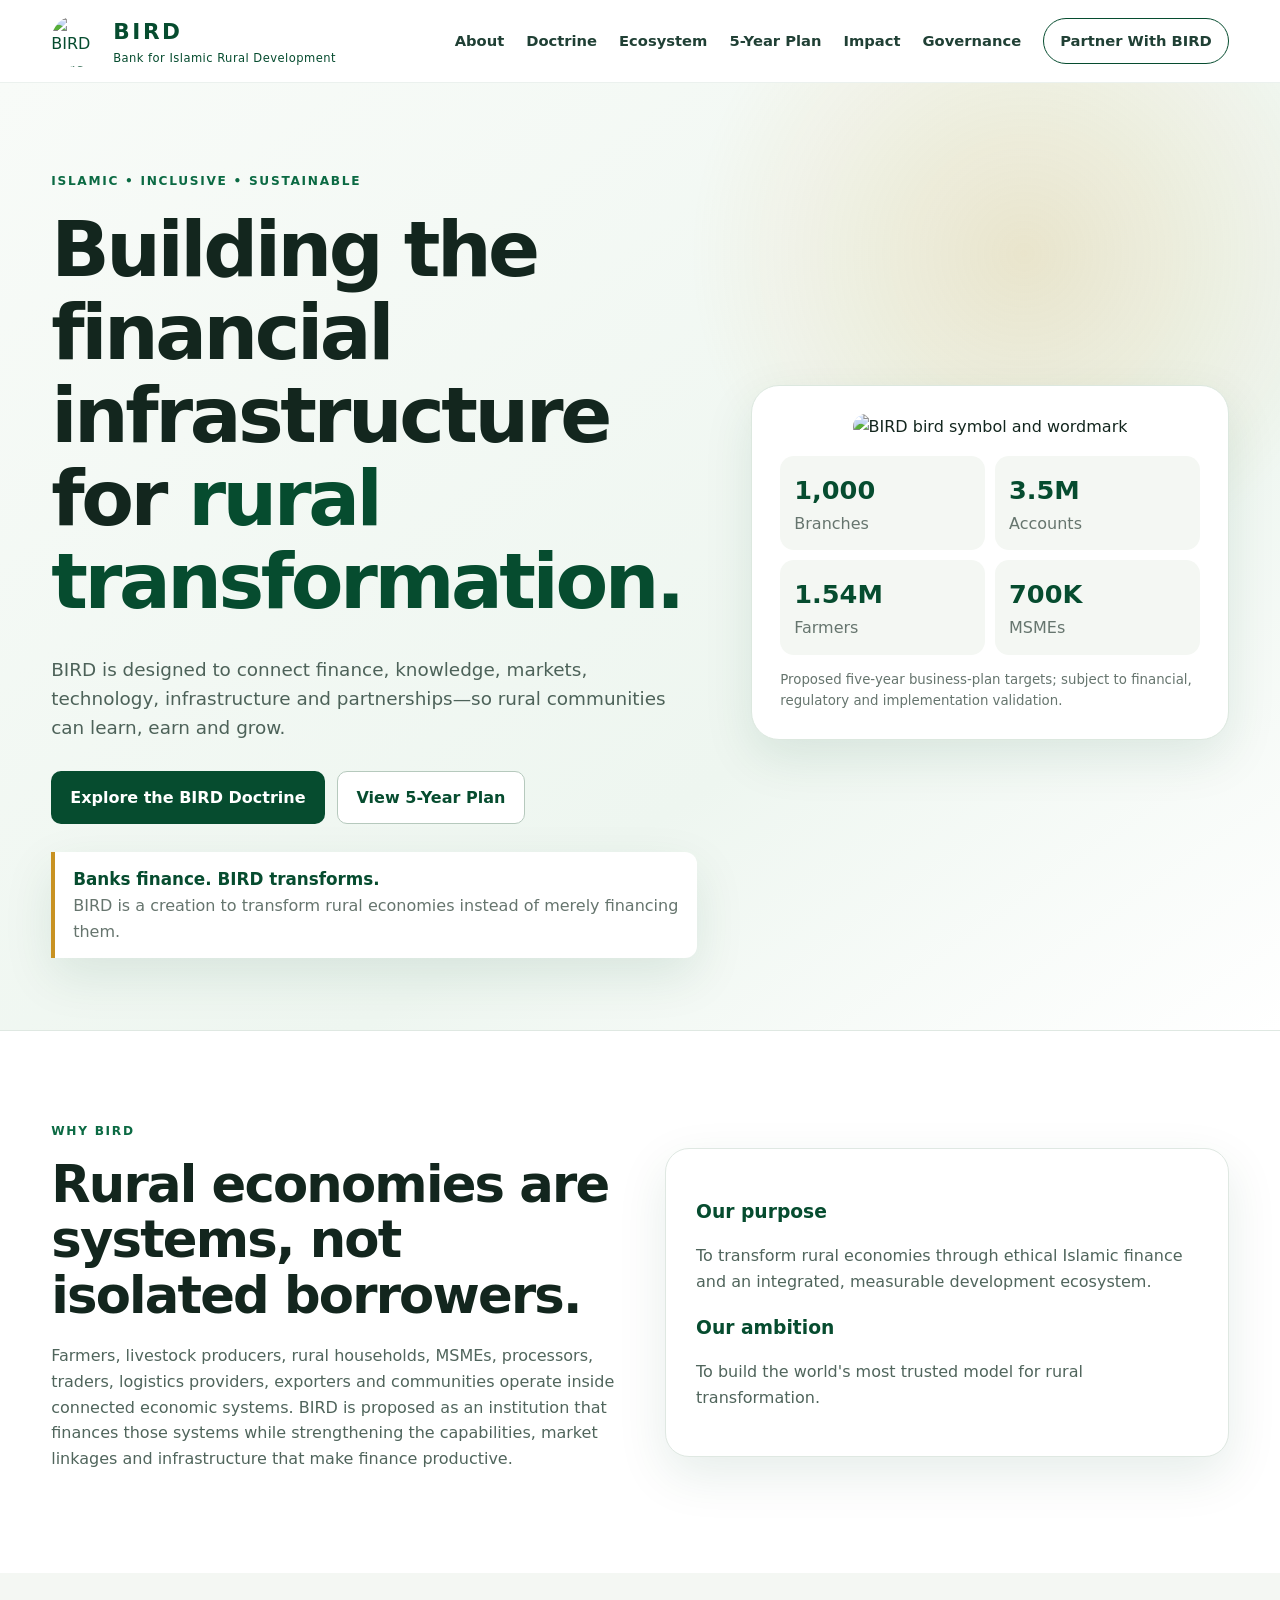
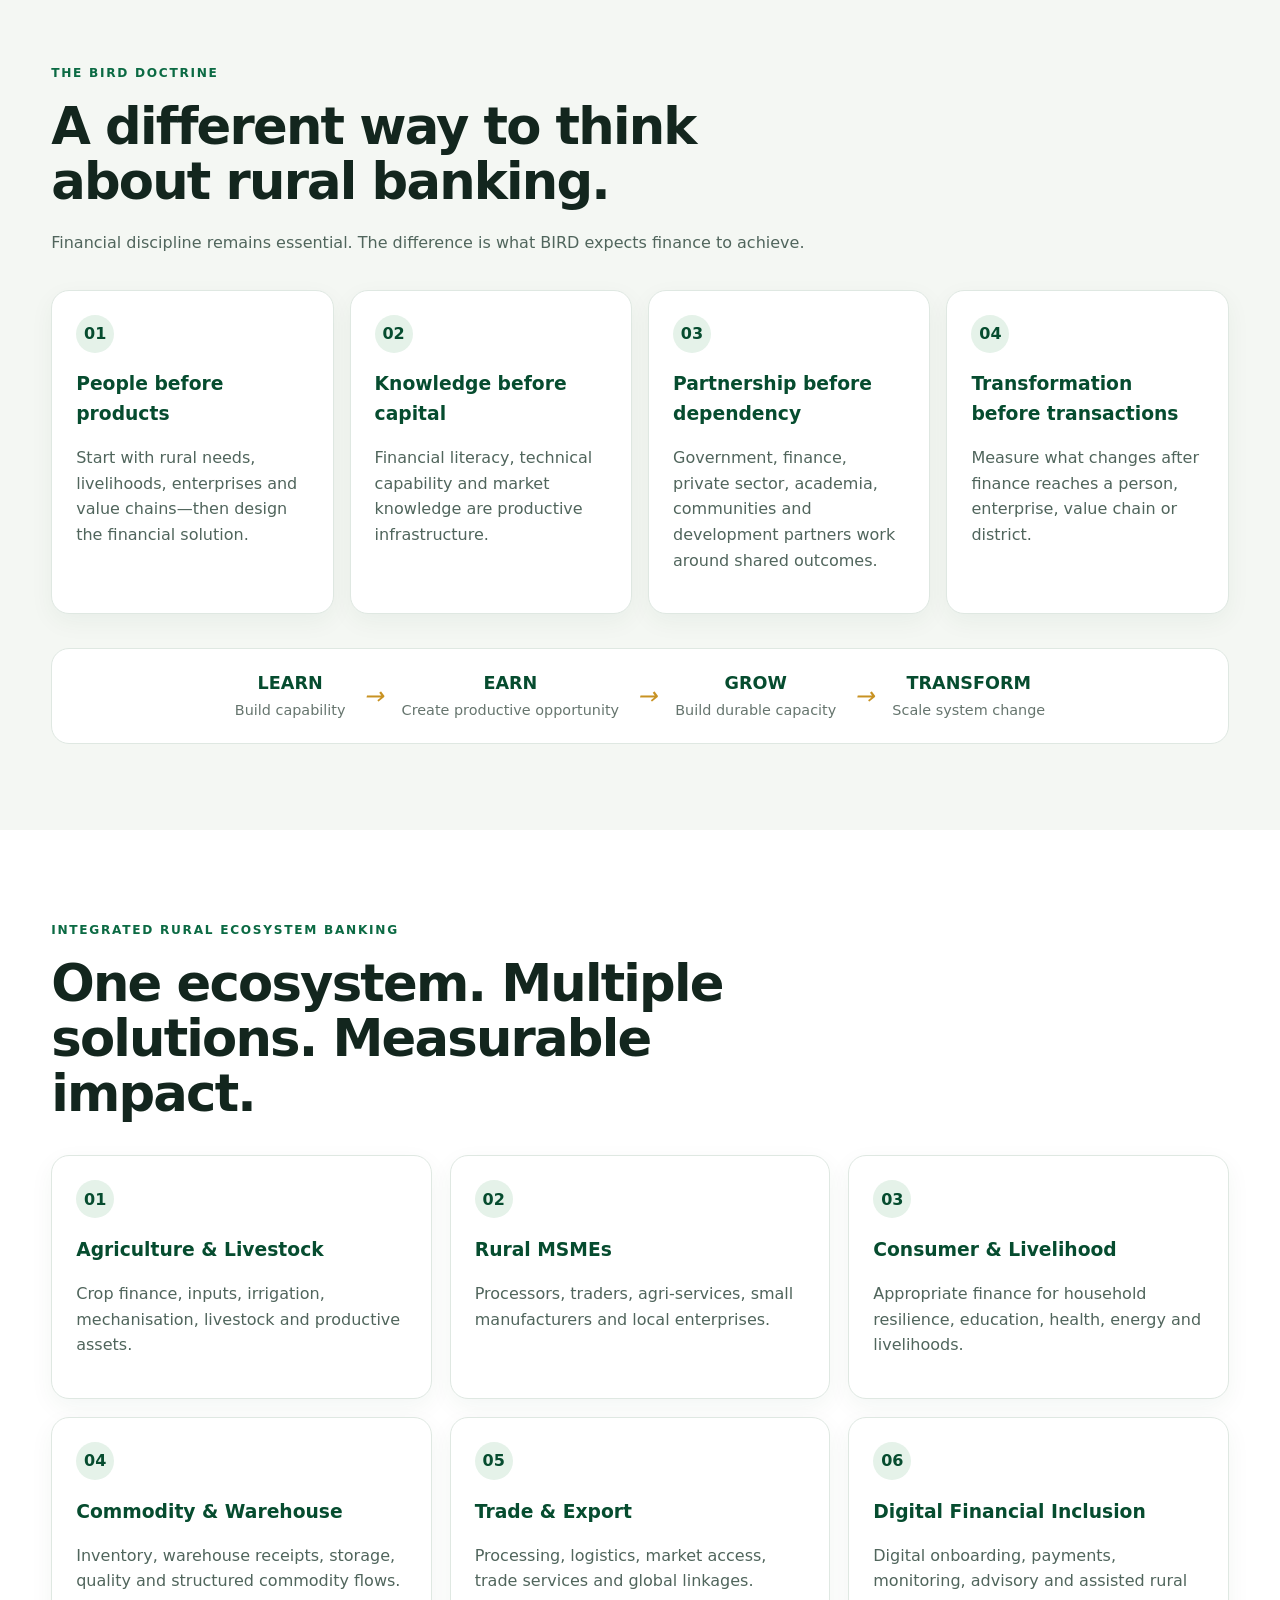
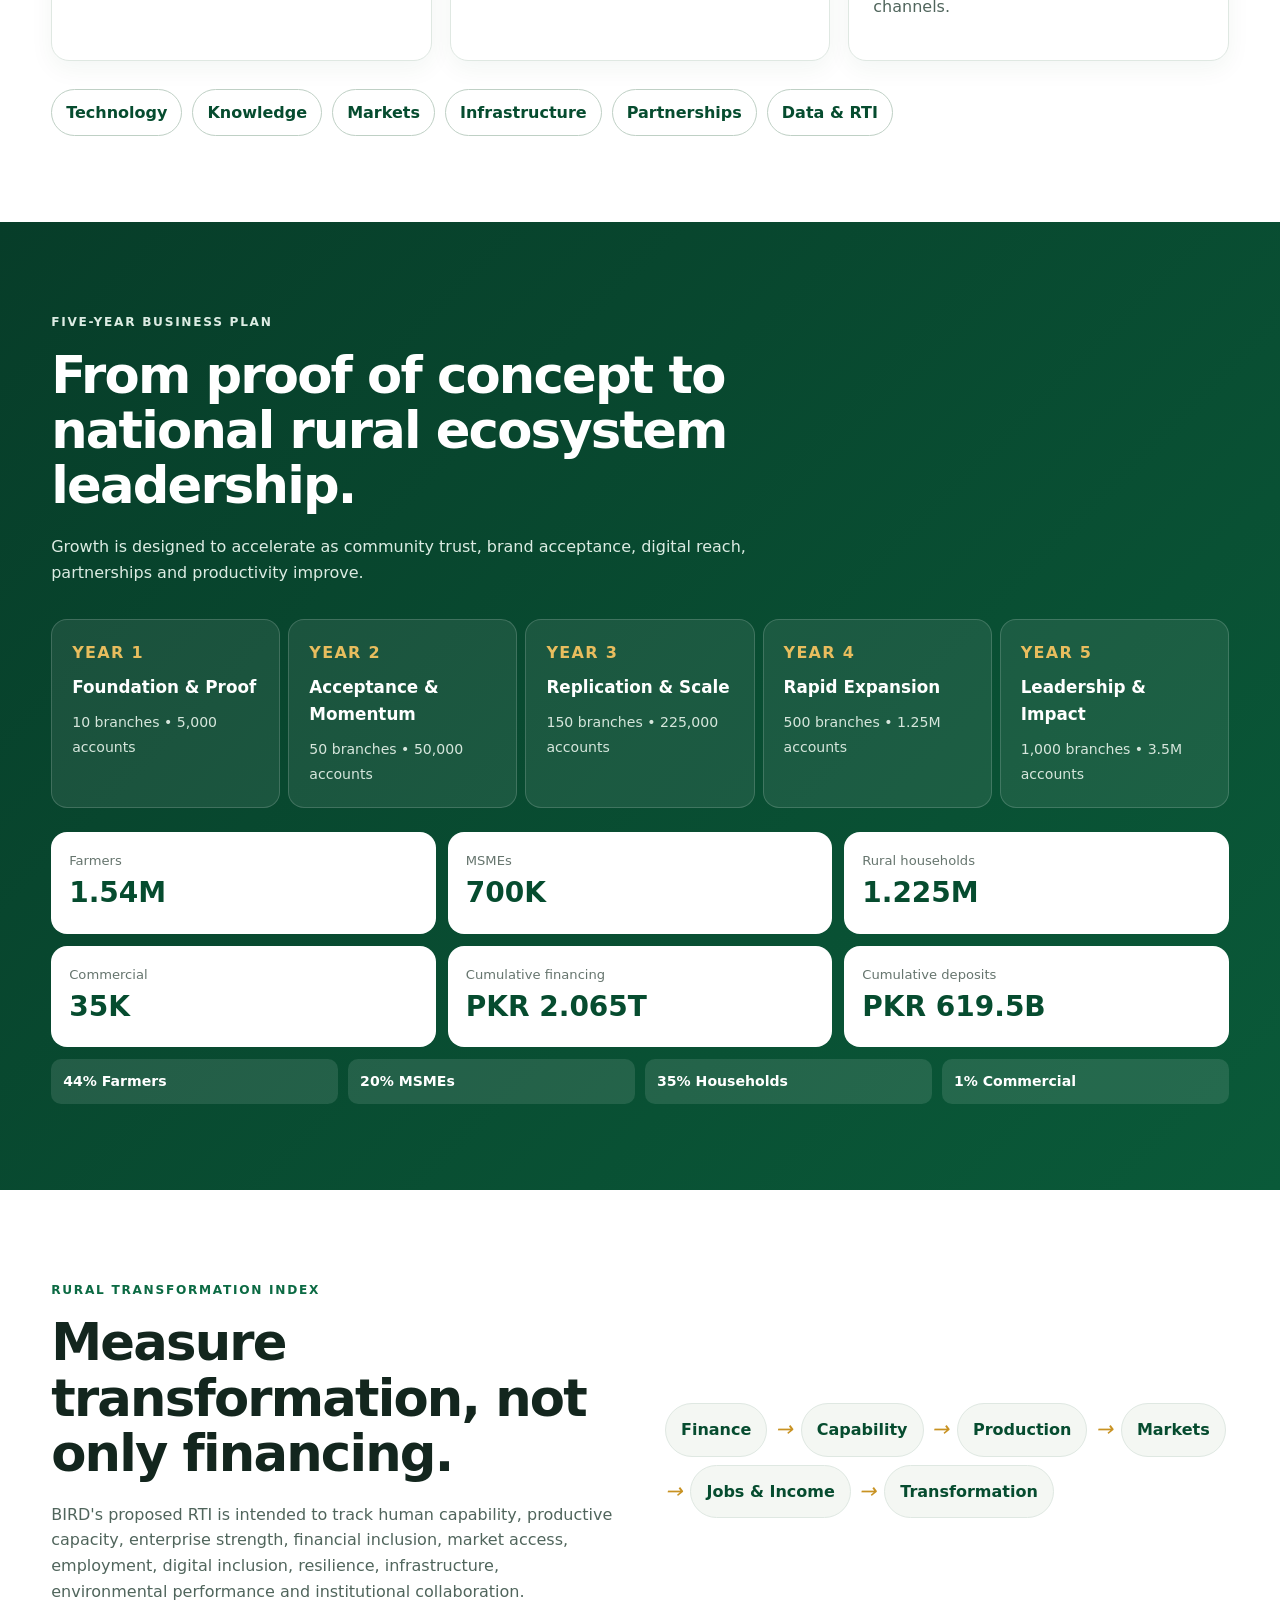
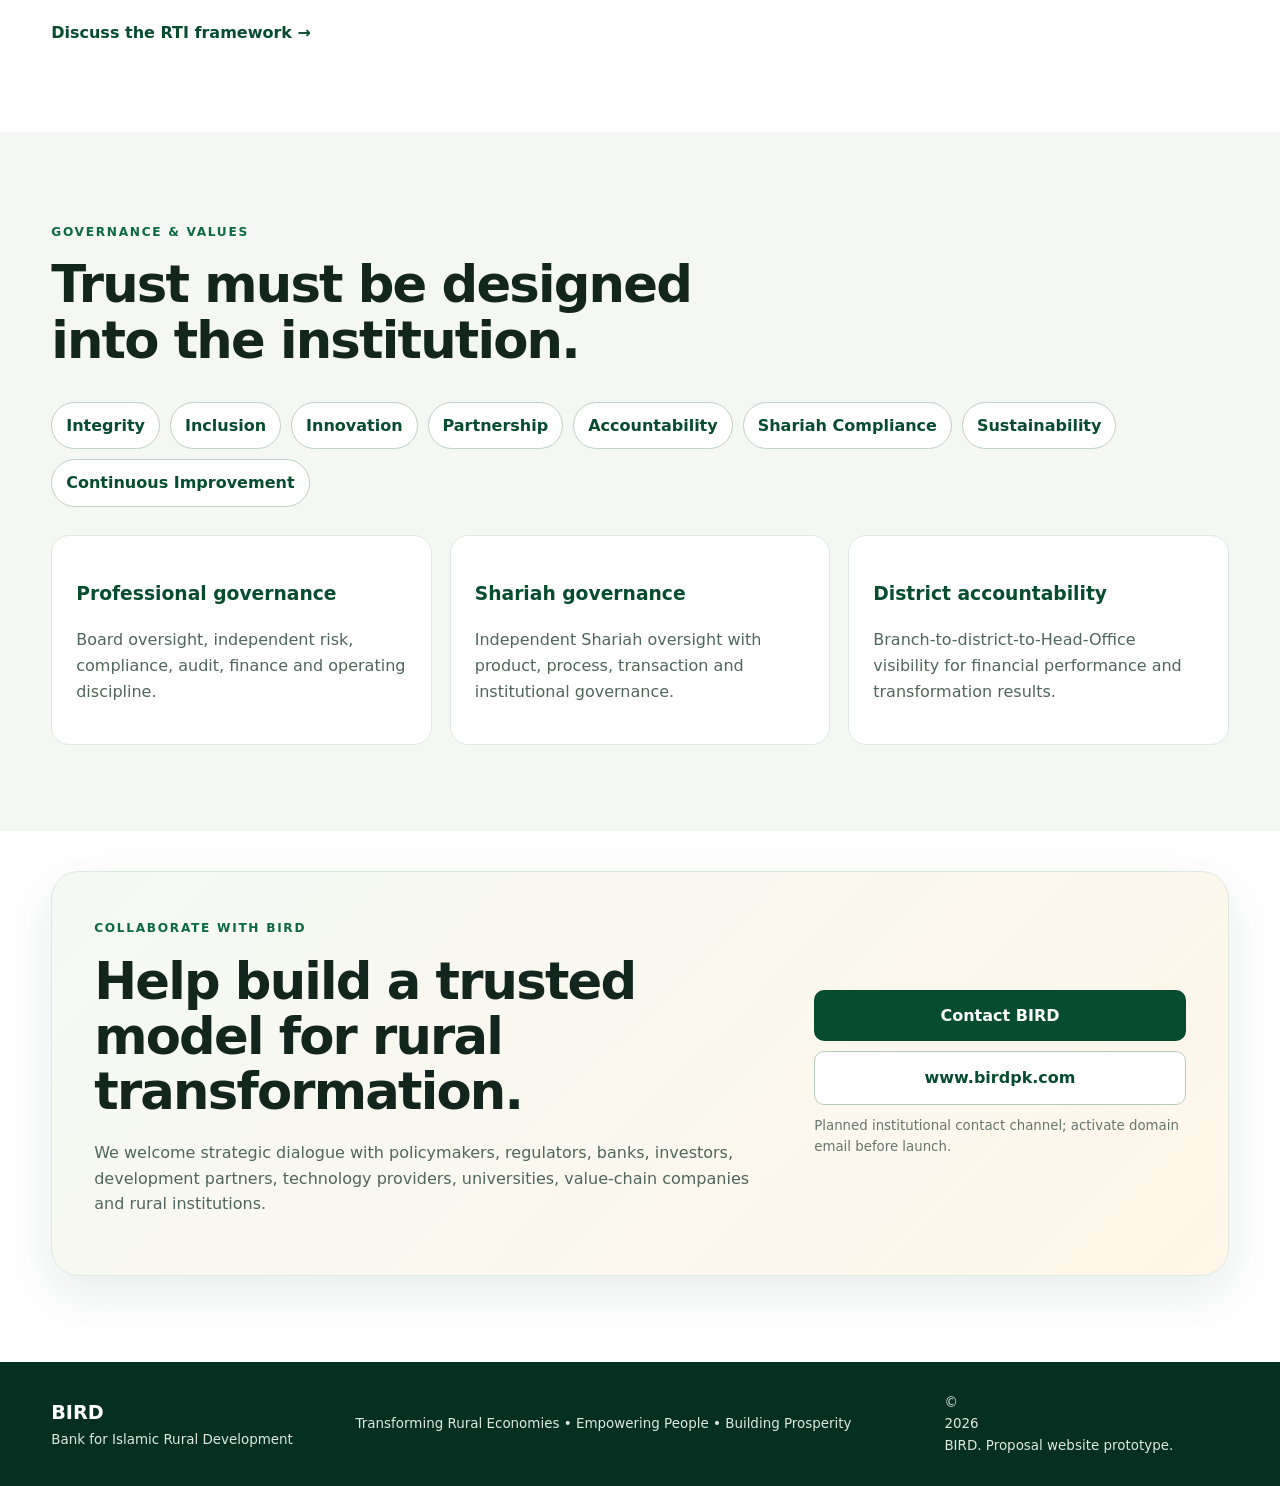
==== index.html @ efdeda18 "Add files via upload" ====
<!DOCTYPE html>
<html lang="en">
<head>
<meta charset="UTF-8" />
<meta name="viewport" content="width=device-width, initial-scale=1.0" />
<title>BIRD — Bank for Islamic Rural Development</title>
<meta name="description" content="BIRD — Bank for Islamic Rural Development. Transforming rural economies through inclusive Islamic finance, technology, markets and partnerships." />
<link rel="icon" href="assets/bird-logo.png" />
<link rel="stylesheet" href="styles.css" />
</head>
<body>
<header class="site-header">
  <div class="container nav-wrap">
    <a class="brand" href="#home" aria-label="BIRD home">
      <img src="assets/bird-logo.png" alt="BIRD logo" />
      <div><strong>BIRD</strong><span>Bank for Islamic Rural Development</span></div>
    </a>
    <button class="menu-toggle" aria-label="Open menu">☰</button>
    <nav class="nav" aria-label="Primary navigation">
      <a href="#about">About</a><a href="#doctrine">Doctrine</a><a href="#ecosystem">Ecosystem</a><a href="#plan">5-Year Plan</a><a href="#impact">Impact</a><a href="#governance">Governance</a><a href="#contact" class="nav-cta">Partner With BIRD</a>
    </nav>
  </div>
</header>
<main>
<section class="hero" id="home">
  <div class="container hero-grid">
    <div class="hero-copy reveal">
      <span class="eyebrow">Islamic • Inclusive • Sustainable</span>
      <h1>Building the financial infrastructure for <span>rural transformation.</span></h1>
      <p class="lead">BIRD is designed to connect finance, knowledge, markets, technology, infrastructure and partnerships—so rural communities can learn, earn and grow.</p>
      <div class="hero-actions"><a class="btn primary" href="#doctrine">Explore the BIRD Doctrine</a><a class="btn secondary" href="#plan">View 5-Year Plan</a></div>
      <div class="philosophy"><b>Banks finance. BIRD transforms.</b><span>BIRD is a creation to transform rural economies instead of merely financing them.</span></div>
    </div>
    <div class="hero-panel reveal">
      <div class="hero-logo"><img src="assets/bird-logo.png" alt="BIRD bird symbol and wordmark" /></div>
      <div class="mini-grid">
        <div><strong>1,000</strong><span>Branches</span></div><div><strong>3.5M</strong><span>Accounts</span></div><div><strong>1.54M</strong><span>Farmers</span></div><div><strong>700K</strong><span>MSMEs</span></div>
      </div>
      <small>Proposed five-year business-plan targets; subject to financial, regulatory and implementation validation.</small>
    </div>
  </div>
</section>

<section class="section" id="about">
 <div class="container split">
  <div class="reveal"><span class="eyebrow">Why BIRD</span><h2>Rural economies are systems, not isolated borrowers.</h2><p>Farmers, livestock producers, rural households, MSMEs, processors, traders, logistics providers, exporters and communities operate inside connected economic systems. BIRD is proposed as an institution that finances those systems while strengthening the capabilities, market linkages and infrastructure that make finance productive.</p></div>
  <div class="statement-card reveal"><h3>Our purpose</h3><p>To transform rural economies through ethical Islamic finance and an integrated, measurable development ecosystem.</p><h3>Our ambition</h3><p>To build the world's most trusted model for rural transformation.</p></div>
 </div>
</section>

<section class="section soft" id="doctrine">
 <div class="container">
  <div class="section-head reveal"><span class="eyebrow">The BIRD Doctrine</span><h2>A different way to think about rural banking.</h2><p>Financial discipline remains essential. The difference is what BIRD expects finance to achieve.</p></div>
  <div class="principles-grid">
   <article class="value-card reveal"><span>01</span><h3>People before products</h3><p>Start with rural needs, livelihoods, enterprises and value chains—then design the financial solution.</p></article>
   <article class="value-card reveal"><span>02</span><h3>Knowledge before capital</h3><p>Financial literacy, technical capability and market knowledge are productive infrastructure.</p></article>
   <article class="value-card reveal"><span>03</span><h3>Partnership before dependency</h3><p>Government, finance, private sector, academia, communities and development partners work around shared outcomes.</p></article>
   <article class="value-card reveal"><span>04</span><h3>Transformation before transactions</h3><p>Measure what changes after finance reaches a person, enterprise, value chain or district.</p></article>
  </div>
  <div class="learn-earn-grow reveal"><div><b>LEARN</b><span>Build capability</span></div><i>→</i><div><b>EARN</b><span>Create productive opportunity</span></div><i>→</i><div><b>GROW</b><span>Build durable capacity</span></div><i>→</i><div><b>TRANSFORM</b><span>Scale system change</span></div></div>
 </div>
</section>

<section class="section" id="ecosystem">
 <div class="container">
  <div class="section-head reveal"><span class="eyebrow">Integrated Rural Ecosystem Banking</span><h2>One ecosystem. Multiple solutions. Measurable impact.</h2></div>
  <div class="ecosystem-grid">
   <div class="eco-card reveal"><b>01</b><h3>Agriculture & Livestock</h3><p>Crop finance, inputs, irrigation, mechanisation, livestock and productive assets.</p></div>
   <div class="eco-card reveal"><b>02</b><h3>Rural MSMEs</h3><p>Processors, traders, agri-services, small manufacturers and local enterprises.</p></div>
   <div class="eco-card reveal"><b>03</b><h3>Consumer & Livelihood</h3><p>Appropriate finance for household resilience, education, health, energy and livelihoods.</p></div>
   <div class="eco-card reveal"><b>04</b><h3>Commodity & Warehouse</h3><p>Inventory, warehouse receipts, storage, quality and structured commodity flows.</p></div>
   <div class="eco-card reveal"><b>05</b><h3>Trade & Export</h3><p>Processing, logistics, market access, trade services and global linkages.</p></div>
   <div class="eco-card reveal"><b>06</b><h3>Digital Financial Inclusion</h3><p>Digital onboarding, payments, monitoring, advisory and assisted rural channels.</p></div>
  </div>
  <div class="enablers reveal"><span>Technology</span><span>Knowledge</span><span>Markets</span><span>Infrastructure</span><span>Partnerships</span><span>Data & RTI</span></div>
 </div>
</section>

<section class="section dark" id="plan">
 <div class="container">
  <div class="section-head light reveal"><span class="eyebrow">Five-Year Business Plan</span><h2>From proof of concept to national rural ecosystem leadership.</h2><p>Growth is designed to accelerate as community trust, brand acceptance, digital reach, partnerships and productivity improve.</p></div>
  <div class="timeline reveal">
   <div><strong>Year 1</strong><b>Foundation & Proof</b><span>10 branches • 5,000 accounts</span></div>
   <div><strong>Year 2</strong><b>Acceptance & Momentum</b><span>50 branches • 50,000 accounts</span></div>
   <div><strong>Year 3</strong><b>Replication & Scale</b><span>150 branches • 225,000 accounts</span></div>
   <div><strong>Year 4</strong><b>Rapid Expansion</b><span>500 branches • 1.25M accounts</span></div>
   <div><strong>Year 5</strong><b>Leadership & Impact</b><span>1,000 branches • 3.5M accounts</span></div>
  </div>
  <div class="kpi-grid reveal">
   <div><span>Farmers</span><strong>1.54M</strong></div><div><span>MSMEs</span><strong>700K</strong></div><div><span>Rural households</span><strong>1.225M</strong></div><div><span>Commercial</span><strong>35K</strong></div><div><span>Cumulative financing</span><strong>PKR 2.065T</strong></div><div><span>Cumulative deposits</span><strong>PKR 619.5B</strong></div>
  </div>
  <div class="mix reveal"><span style="--p:44">44% Farmers</span><span style="--p:20">20% MSMEs</span><span style="--p:35">35% Households</span><span style="--p:1">1% Commercial</span></div>
 </div>
</section>

<section class="section" id="impact">
 <div class="container split">
  <div class="reveal"><span class="eyebrow">Rural Transformation Index</span><h2>Measure transformation, not only financing.</h2><p>BIRD's proposed RTI is intended to track human capability, productive capacity, enterprise strength, financial inclusion, market access, employment, digital inclusion, resilience, infrastructure, environmental performance and institutional collaboration.</p><a href="#contact" class="text-link">Discuss the RTI framework →</a></div>
  <div class="impact-flow reveal"><div>Finance</div><i>→</i><div>Capability</div><i>→</i><div>Production</div><i>→</i><div>Markets</div><i>→</i><div>Jobs & Income</div><i>→</i><div>Transformation</div></div>
 </div>
</section>

<section class="section soft" id="governance">
 <div class="container">
  <div class="section-head reveal"><span class="eyebrow">Governance & Values</span><h2>Trust must be designed into the institution.</h2></div>
  <div class="values-compact reveal"><span>Integrity</span><span>Inclusion</span><span>Innovation</span><span>Partnership</span><span>Accountability</span><span>Shariah Compliance</span><span>Sustainability</span><span>Continuous Improvement</span></div>
  <div class="governance-grid reveal"><div><h3>Professional governance</h3><p>Board oversight, independent risk, compliance, audit, finance and operating discipline.</p></div><div><h3>Shariah governance</h3><p>Independent Shariah oversight with product, process, transaction and institutional governance.</p></div><div><h3>District accountability</h3><p>Branch-to-district-to-Head-Office visibility for financial performance and transformation results.</p></div></div>
 </div>
</section>

<section class="section cta-section" id="contact">
 <div class="container cta-box reveal"><div><span class="eyebrow">Collaborate with BIRD</span><h2>Help build a trusted model for rural transformation.</h2><p>We welcome strategic dialogue with policymakers, regulators, banks, investors, development partners, technology providers, universities, value-chain companies and rural institutions.</p></div><div class="cta-actions"><a class="btn primary" href="mailto:info@birdpk.com">Contact BIRD</a><a class="btn secondary" href="https://www.birdpk.com">www.birdpk.com</a><small>Planned institutional contact channel; activate domain email before launch.</small></div></div>
</section>
</main>
<footer class="footer"><div class="container footer-grid"><div><strong>BIRD</strong><span>Bank for Islamic Rural Development</span></div><div>Transforming Rural Economies • Empowering People • Building Prosperity</div><div>© <span id="year"></span> BIRD. Proposal website prototype.</div></div></footer>
<script src="script.js"></script>
</body>
</html>
---- styles.css ----
:root{--green:#064c2f;--green2:#0b6a43;--gold:#c89222;--navy:#12375b;--ink:#13261e;--muted:#66756e;--soft:#f4f7f3;--line:#dfe8e2;--white:#fff;--shadow:0 18px 50px rgba(6,76,47,.10)}
*{box-sizing:border-box}html{scroll-behavior:smooth}body{margin:0;font-family:Inter,ui-sans-serif,system-ui,-apple-system,"Segoe UI",sans-serif;color:var(--ink);background:#fff;line-height:1.6}.container{width:min(1180px,92%);margin:auto}.site-header{position:sticky;top:0;z-index:20;background:rgba(255,255,255,.94);backdrop-filter:blur(12px);border-bottom:1px solid rgba(6,76,47,.08)}.nav-wrap{height:82px;display:flex;align-items:center;justify-content:space-between;gap:20px}.brand{display:flex;align-items:center;gap:10px;text-decoration:none;color:var(--green)}.brand img{width:52px;height:52px;object-fit:cover;object-position:50% 11%;border-radius:50%}.brand strong{font-size:1.35rem;letter-spacing:.12em}.brand span{display:block;font-size:.72rem;letter-spacing:.04em}.nav{display:flex;align-items:center;gap:22px}.nav a{color:#204035;text-decoration:none;font-weight:650;font-size:.92rem}.nav a:hover{color:var(--gold)}.nav-cta{border:1px solid var(--green);padding:10px 16px;border-radius:999px}.menu-toggle{display:none;background:none;border:0;font-size:1.5rem;color:var(--green)}
.hero{background:radial-gradient(circle at 80% 18%,rgba(200,146,34,.18),transparent 26%),linear-gradient(145deg,#f8fbf8 0%,#eef6f0 65%,#fff 100%);padding:84px 0 72px;border-bottom:1px solid var(--line)}.hero-grid{display:grid;grid-template-columns:1.15fr .85fr;gap:54px;align-items:center}.eyebrow{display:inline-block;text-transform:uppercase;letter-spacing:.14em;font-weight:800;font-size:.76rem;color:var(--green2);margin-bottom:10px}.hero h1,.section h2{line-height:1.08;margin:.1em 0 .4em}.hero h1{font-size:clamp(2.8rem,6vw,5.8rem);letter-spacing:-.045em}.hero h1 span{color:var(--green)}.lead{font-size:1.15rem;color:#4d6259;max-width:760px}.hero-actions{display:flex;gap:12px;flex-wrap:wrap;margin:28px 0}.btn{display:inline-flex;align-items:center;justify-content:center;padding:13px 19px;border-radius:10px;text-decoration:none;font-weight:800}.btn.primary{background:var(--green);color:#fff}.btn.primary:hover{background:var(--green2)}.btn.secondary{border:1px solid #b6c9bd;color:var(--green);background:#fff}.philosophy{border-left:4px solid var(--gold);padding:14px 18px;background:#fff;border-radius:0 12px 12px 0;box-shadow:var(--shadow)}.philosophy b{display:block;color:var(--green);font-size:1.05rem}.philosophy span{color:var(--muted)}.hero-panel{background:#fff;border:1px solid #dce8df;border-radius:28px;padding:28px;box-shadow:var(--shadow)}.hero-logo{text-align:center}.hero-logo img{max-width:350px;width:92%;border-radius:22px}.mini-grid{display:grid;grid-template-columns:repeat(2,1fr);gap:10px;margin-top:16px}.mini-grid div{background:var(--soft);border-radius:14px;padding:14px}.mini-grid strong{font-size:1.6rem;color:var(--green);display:block}.mini-grid span,.hero-panel small{color:var(--muted)}.hero-panel small{display:block;margin-top:14px}
.section{padding:86px 0}.section.soft{background:var(--soft)}.section.dark{background:linear-gradient(135deg,#073d29,#0a5a39);color:#fff}.section-head{max-width:760px;margin-bottom:34px}.section h2{font-size:clamp(2rem,4vw,3.4rem);letter-spacing:-.035em}.section p{color:#50655c}.dark p,.dark .eyebrow{color:#dcece3}.light h2{color:#fff}.split{display:grid;grid-template-columns:1fr 1fr;gap:50px;align-items:center}.statement-card{background:#fff;border:1px solid var(--line);border-radius:24px;padding:30px;box-shadow:var(--shadow)}.statement-card h3{color:var(--green);margin-bottom:6px}.principles-grid{display:grid;grid-template-columns:repeat(4,1fr);gap:16px}.value-card,.eco-card{background:#fff;border:1px solid var(--line);border-radius:18px;padding:24px;box-shadow:0 8px 24px rgba(6,76,47,.05)}.value-card span,.eco-card b{display:inline-flex;width:38px;height:38px;align-items:center;justify-content:center;border-radius:50%;background:#e5f2e9;color:var(--green);font-weight:900}.value-card h3,.eco-card h3{margin:.9em 0 .35em;color:var(--green)}.learn-earn-grow{display:flex;align-items:center;justify-content:center;gap:18px;flex-wrap:wrap;margin-top:34px;background:#fff;border-radius:18px;padding:20px;border:1px solid var(--line)}.learn-earn-grow div{text-align:center}.learn-earn-grow b{display:block;color:var(--green);font-size:1.1rem}.learn-earn-grow span{color:var(--muted);font-size:.9rem}.learn-earn-grow i{color:var(--gold);font-size:1.5rem}.ecosystem-grid{display:grid;grid-template-columns:repeat(3,1fr);gap:18px}.enablers{display:flex;gap:10px;flex-wrap:wrap;margin-top:28px}.enablers span,.values-compact span{padding:10px 14px;border:1px solid #bfd0c5;border-radius:999px;color:var(--green);font-weight:800;background:#fff}
.timeline{display:grid;grid-template-columns:repeat(5,1fr);gap:8px}.timeline div{background:rgba(255,255,255,.08);border:1px solid rgba(255,255,255,.16);border-radius:16px;padding:20px;min-height:160px}.timeline strong{color:#e8bd5e;display:block;text-transform:uppercase;letter-spacing:.08em}.timeline b{display:block;font-size:1.05rem;margin:8px 0}.timeline span{color:#d6e6dc;font-size:.88rem}.kpi-grid{display:grid;grid-template-columns:repeat(3,1fr);gap:12px;margin-top:24px}.kpi-grid div{background:#fff;color:var(--ink);border-radius:16px;padding:18px}.kpi-grid span{display:block;color:var(--muted);font-size:.82rem}.kpi-grid strong{font-size:1.75rem;color:var(--green)}.mix{display:grid;grid-template-columns:repeat(4,1fr);gap:10px;margin-top:12px}.mix span{background:rgba(255,255,255,.11);border-radius:10px;padding:11px 12px;font-size:.88rem;font-weight:800}.impact-flow{display:flex;align-items:center;gap:8px;flex-wrap:wrap}.impact-flow div{padding:13px 15px;border-radius:999px;background:var(--soft);border:1px solid var(--line);font-weight:800;color:var(--green)}.impact-flow i{color:var(--gold);font-size:1.3rem}.text-link{color:var(--green);font-weight:800;text-decoration:none}.values-compact{display:flex;gap:10px;flex-wrap:wrap}.governance-grid{display:grid;grid-template-columns:repeat(3,1fr);gap:18px;margin-top:28px}.governance-grid>div{background:#fff;border:1px solid var(--line);border-radius:18px;padding:24px}.governance-grid h3{color:var(--green)}.cta-section{padding-top:40px}.cta-box{background:linear-gradient(135deg,#f5f9f5,#fff7e9);border:1px solid #dde8df;border-radius:28px;padding:42px;display:grid;grid-template-columns:1.3fr .7fr;gap:30px;box-shadow:var(--shadow)}.cta-actions{display:flex;flex-direction:column;gap:10px;justify-content:center}.cta-actions small{color:var(--muted)}.footer{background:#052f21;color:#dce9e1;padding:30px 0}.footer-grid{display:grid;grid-template-columns:1fr 2fr 1fr;gap:20px;align-items:center;font-size:.84rem}.footer strong{display:block;font-size:1.2rem;color:#fff}.footer span{display:block}.reveal{opacity:0;transform:translateY(18px);transition:.7s ease}.reveal.visible{opacity:1;transform:none}
@media(max-width:980px){.nav{position:absolute;top:82px;left:0;right:0;background:#fff;display:none;flex-direction:column;align-items:flex-start;padding:20px 4%;border-bottom:1px solid var(--line)}.nav.open{display:flex}.menu-toggle{display:block}.hero-grid,.split,.cta-box{grid-template-columns:1fr}.principles-grid{grid-template-columns:repeat(2,1fr)}.ecosystem-grid{grid-template-columns:repeat(2,1fr)}.timeline{grid-template-columns:1fr 1fr}.kpi-grid{grid-template-columns:repeat(2,1fr)}.governance-grid{grid-template-columns:1fr}.footer-grid{grid-template-columns:1fr}.hero{padding-top:55px}}
@media(max-width:640px){.brand span{display:none}.hero h1{font-size:2.6rem}.principles-grid,.ecosystem-grid,.timeline,.kpi-grid,.mix{grid-template-columns:1fr}.section{padding:64px 0}.mini-grid{grid-template-columns:1fr 1fr}.cta-box{padding:28px}.nav-wrap{height:72px}.nav{top:72px}}
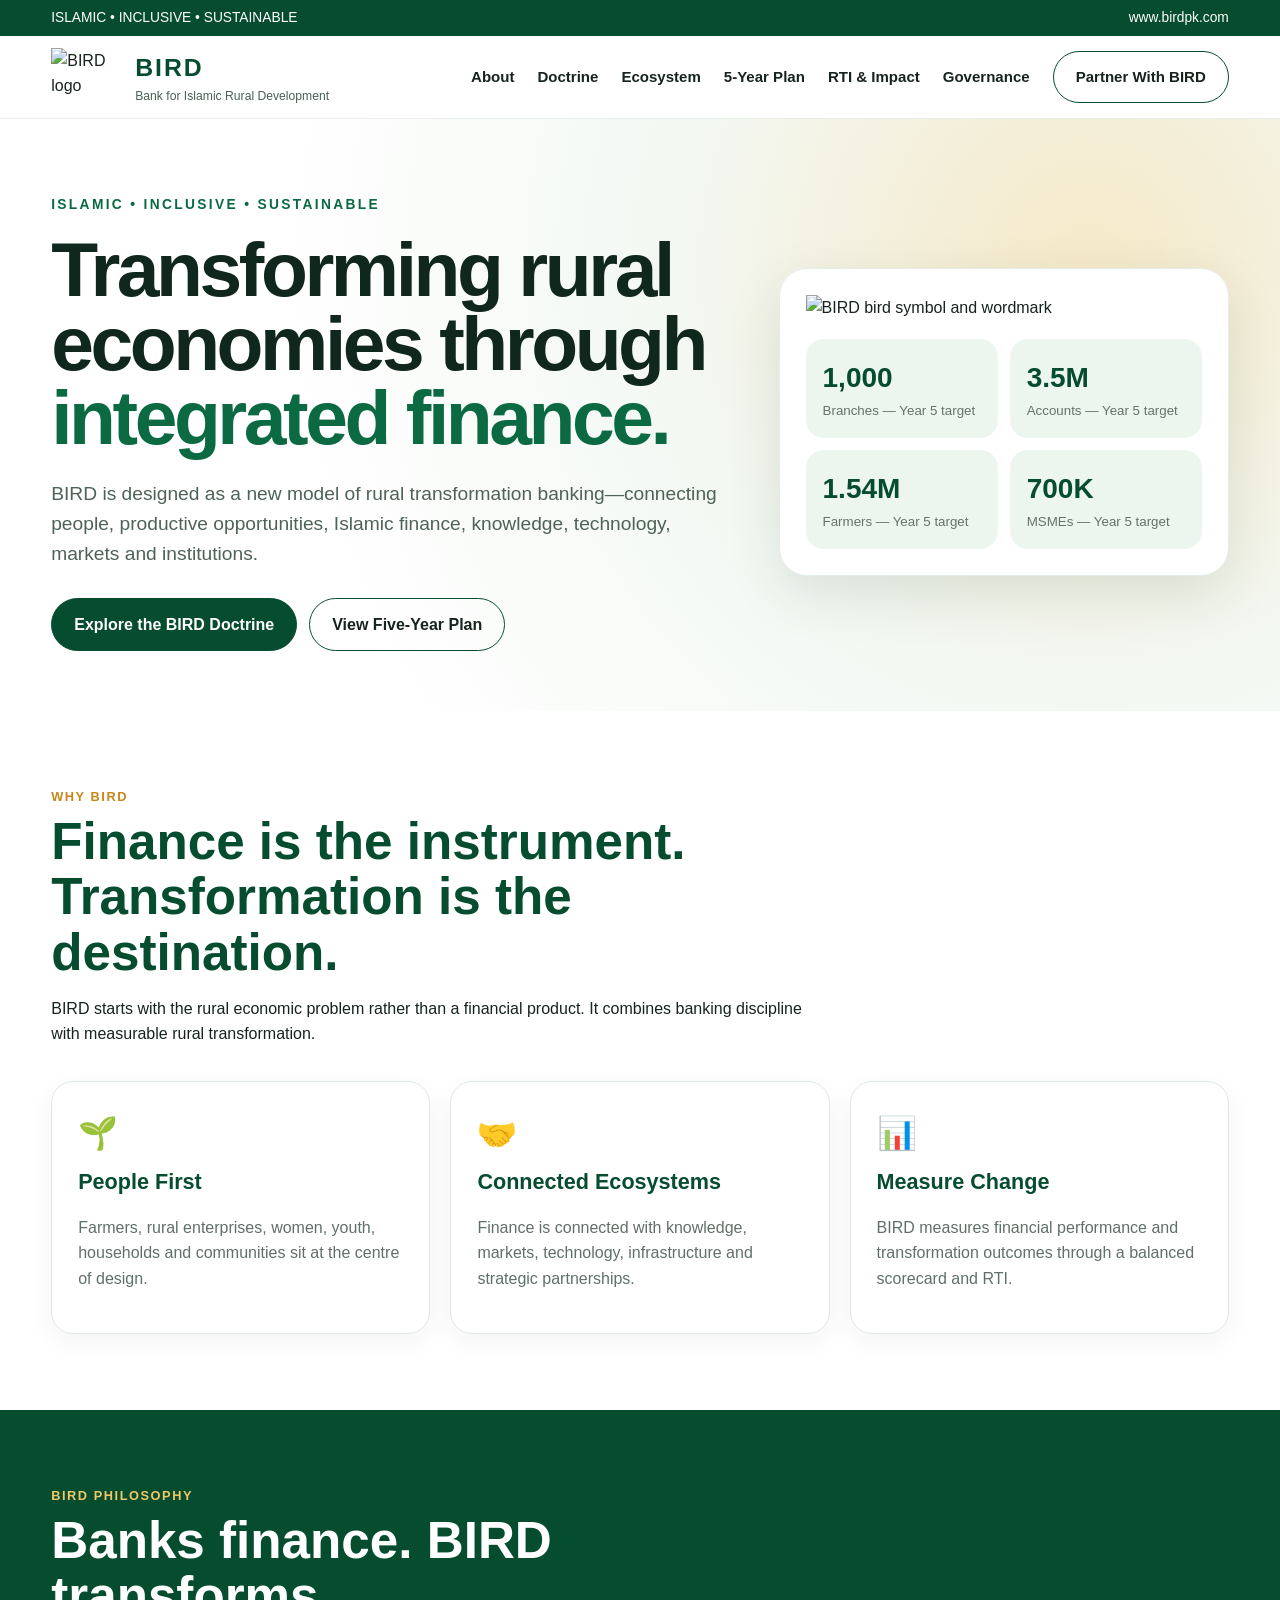
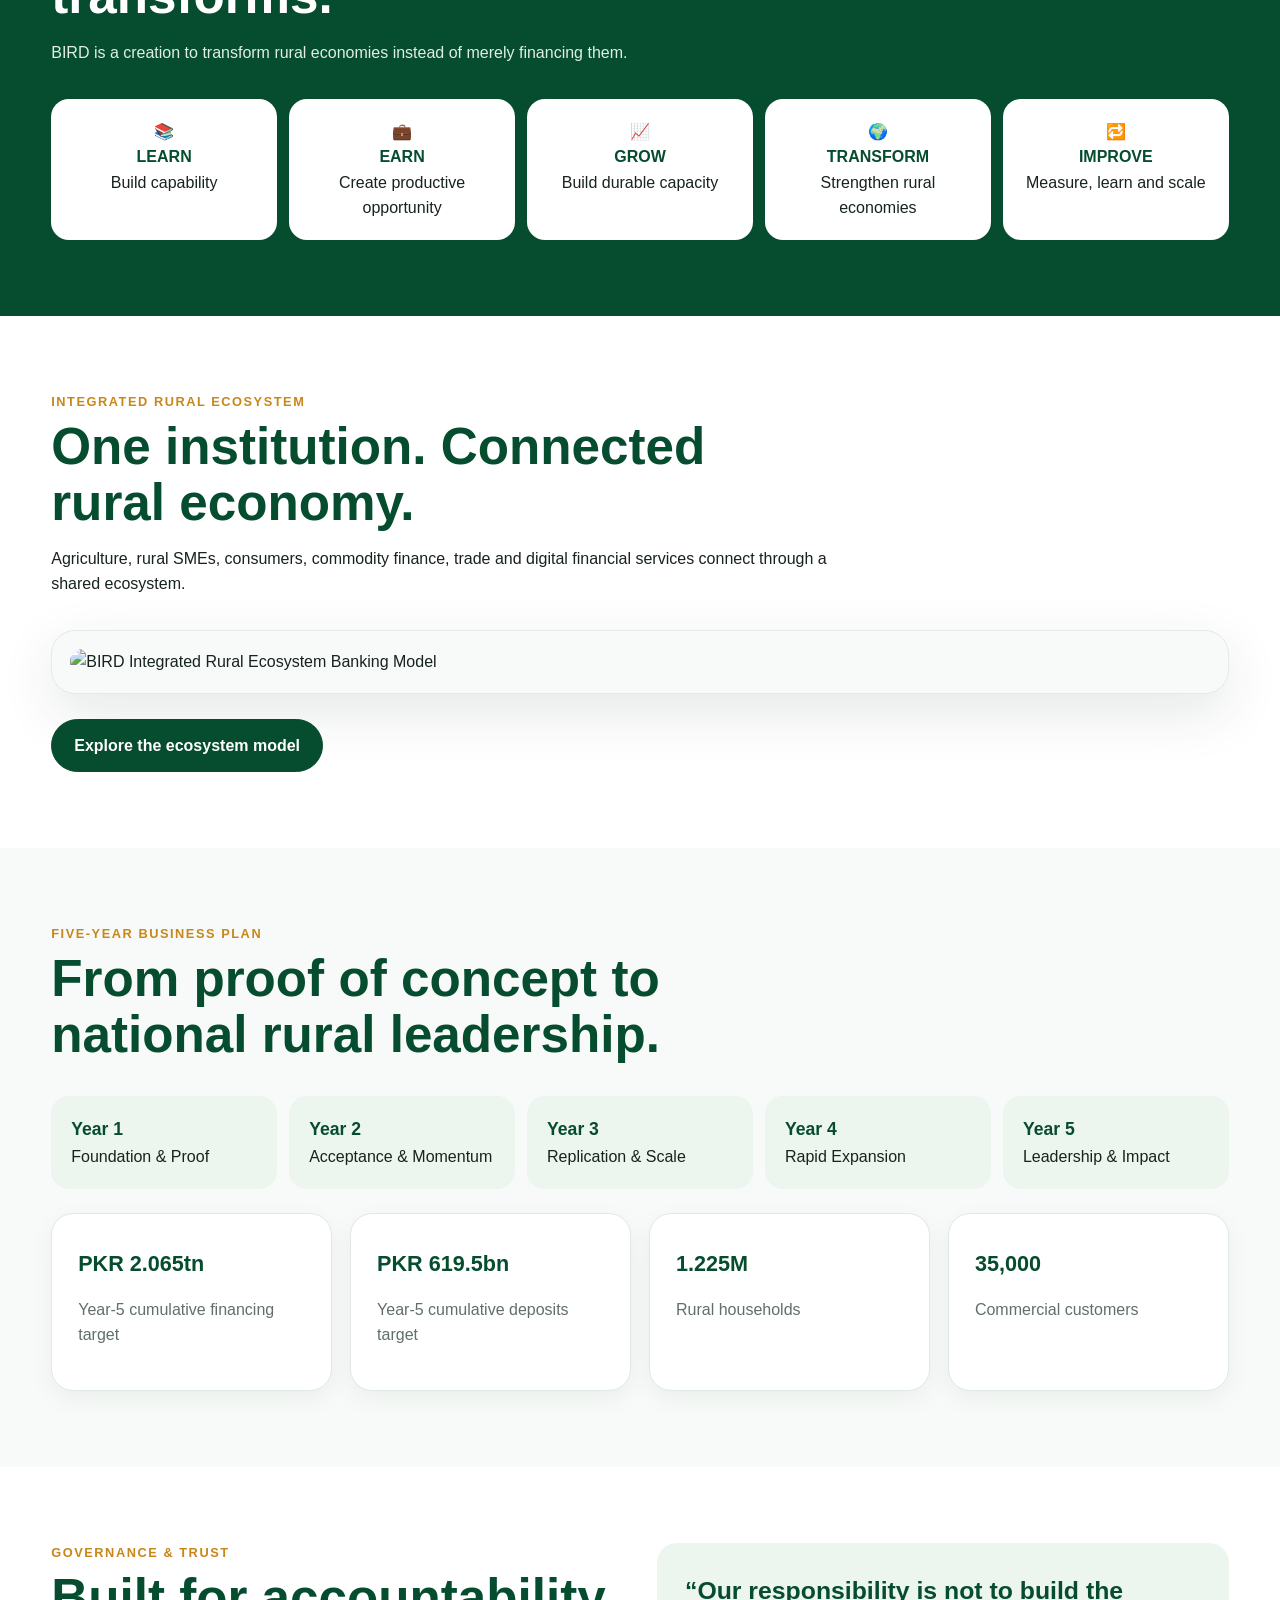
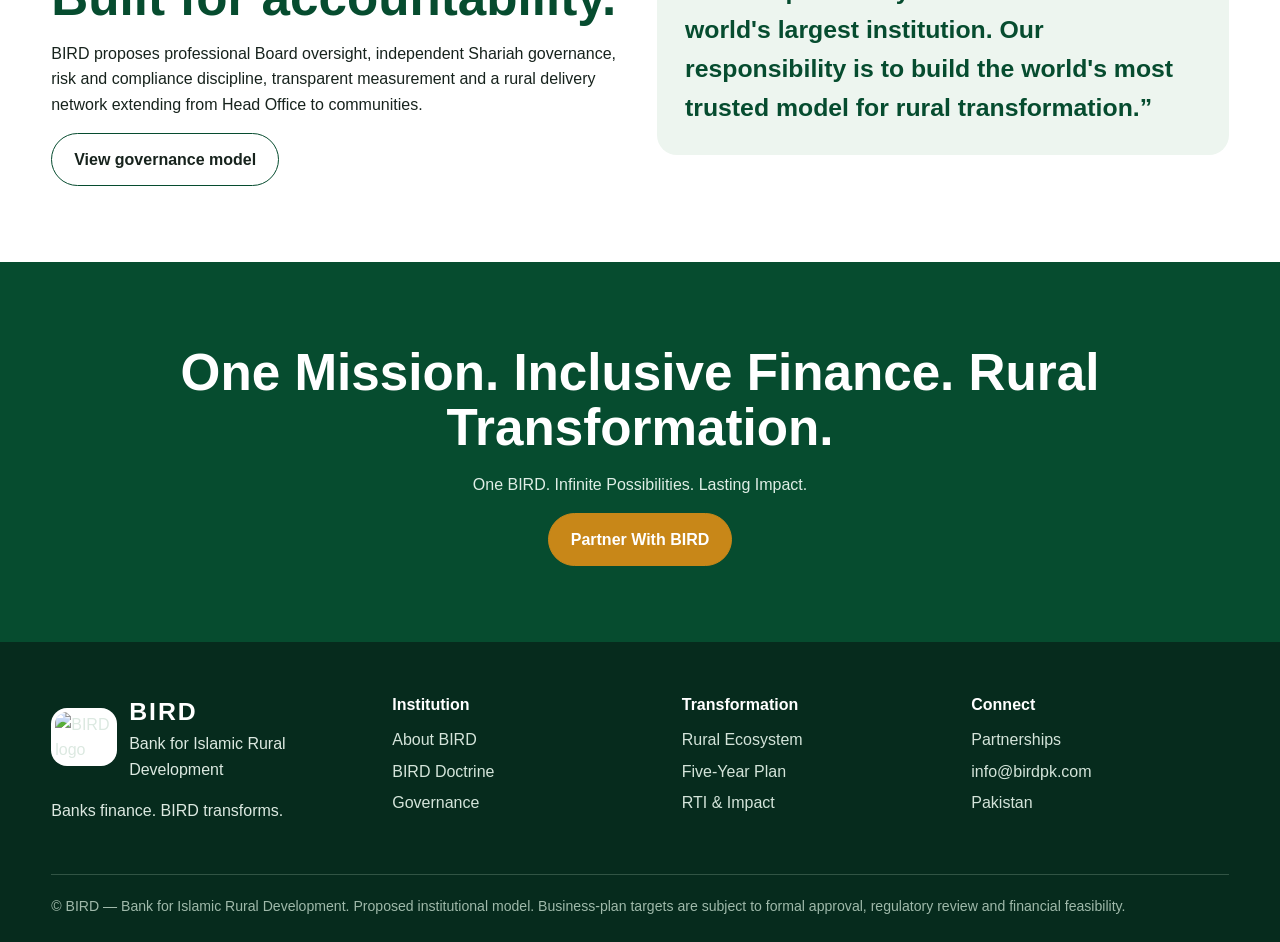
==== commit 43ede4d1: "Add files via upload" ====
--- a/index.html
+++ b/index.html
@@ -1,118 +1,58 @@
-<!DOCTYPE html>
-<html lang="en">
-<head>
-<meta charset="UTF-8" />
-<meta name="viewport" content="width=device-width, initial-scale=1.0" />
-<title>BIRD — Bank for Islamic Rural Development</title>
-<meta name="description" content="BIRD — Bank for Islamic Rural Development. Transforming rural economies through inclusive Islamic finance, technology, markets and partnerships." />
-<link rel="icon" href="assets/bird-logo.png" />
-<link rel="stylesheet" href="styles.css" />
-</head>
+<!doctype html><html lang="en"><head><meta charset="utf-8"><meta name="viewport" content="width=device-width,initial-scale=1">
+<title>Home | BIRD</title><meta name="description" content="BIRD — Bank for Islamic Rural Development"><link rel="stylesheet" href="styles.css"></head>
 <body>
-<header class="site-header">
-  <div class="container nav-wrap">
-    <a class="brand" href="#home" aria-label="BIRD home">
-      <img src="assets/bird-logo.png" alt="BIRD logo" />
-      <div><strong>BIRD</strong><span>Bank for Islamic Rural Development</span></div>
-    </a>
-    <button class="menu-toggle" aria-label="Open menu">☰</button>
-    <nav class="nav" aria-label="Primary navigation">
-      <a href="#about">About</a><a href="#doctrine">Doctrine</a><a href="#ecosystem">Ecosystem</a><a href="#plan">5-Year Plan</a><a href="#impact">Impact</a><a href="#governance">Governance</a><a href="#contact" class="nav-cta">Partner With BIRD</a>
-    </nav>
-  </div>
-</header>
+<div class="topbar"><div class="container"><span>ISLAMIC • INCLUSIVE • SUSTAINABLE</span><span>www.birdpk.com</span></div></div>
+<header><div class="container nav">
+<a class="brand" href="index.html"><img src="assets/bird-logo.png" alt="BIRD logo"><div><div class="brand-title">BIRD</div><div class="brand-sub">Bank for Islamic Rural Development</div></div></a>
+<nav>
+<a href="about.html">About</a><a href="doctrine.html">Doctrine</a><a href="ecosystem.html">Ecosystem</a>
+<a href="five-year-plan.html">5-Year Plan</a><a href="impact.html">RTI & Impact</a><a href="governance.html">Governance</a>
+<a class="btn" href="partnerships.html">Partner With BIRD</a>
+</nav><div class="mobile-toggle">MENU</div></div></header>
+
 <main>
-<section class="hero" id="home">
-  <div class="container hero-grid">
-    <div class="hero-copy reveal">
-      <span class="eyebrow">Islamic • Inclusive • Sustainable</span>
-      <h1>Building the financial infrastructure for <span>rural transformation.</span></h1>
-      <p class="lead">BIRD is designed to connect finance, knowledge, markets, technology, infrastructure and partnerships—so rural communities can learn, earn and grow.</p>
-      <div class="hero-actions"><a class="btn primary" href="#doctrine">Explore the BIRD Doctrine</a><a class="btn secondary" href="#plan">View 5-Year Plan</a></div>
-      <div class="philosophy"><b>Banks finance. BIRD transforms.</b><span>BIRD is a creation to transform rural economies instead of merely financing them.</span></div>
-    </div>
-    <div class="hero-panel reveal">
-      <div class="hero-logo"><img src="assets/bird-logo.png" alt="BIRD bird symbol and wordmark" /></div>
-      <div class="mini-grid">
-        <div><strong>1,000</strong><span>Branches</span></div><div><strong>3.5M</strong><span>Accounts</span></div><div><strong>1.54M</strong><span>Farmers</span></div><div><strong>700K</strong><span>MSMEs</span></div>
-      </div>
-      <small>Proposed five-year business-plan targets; subject to financial, regulatory and implementation validation.</small>
-    </div>
-  </div>
-</section>
+<section class="hero"><div class="container hero-grid">
+<div><div class="kicker">Islamic • Inclusive • Sustainable</div>
+<h1>Transforming rural economies through <span>integrated finance.</span></h1>
+<p class="lead">BIRD is designed as a new model of rural transformation banking—connecting people, productive opportunities, Islamic finance, knowledge, technology, markets and institutions.</p>
+<div style="display:flex;gap:12px;flex-wrap:wrap;margin-top:28px"><a class="btn primary" href="doctrine.html">Explore the BIRD Doctrine</a><a class="btn" href="five-year-plan.html">View Five-Year Plan</a></div>
+</div>
+<div class="hero-card"><img src="assets/bird-logo.png" alt="BIRD bird symbol and wordmark">
+<div class="stats"><div class="stat"><b>1,000</b><small>Branches — Year 5 target</small></div><div class="stat"><b>3.5M</b><small>Accounts — Year 5 target</small></div><div class="stat"><b>1.54M</b><small>Farmers — Year 5 target</small></div><div class="stat"><b>700K</b><small>MSMEs — Year 5 target</small></div></div>
+</div></div></section>
 
-<section class="section" id="about">
- <div class="container split">
-  <div class="reveal"><span class="eyebrow">Why BIRD</span><h2>Rural economies are systems, not isolated borrowers.</h2><p>Farmers, livestock producers, rural households, MSMEs, processors, traders, logistics providers, exporters and communities operate inside connected economic systems. BIRD is proposed as an institution that finances those systems while strengthening the capabilities, market linkages and infrastructure that make finance productive.</p></div>
-  <div class="statement-card reveal"><h3>Our purpose</h3><p>To transform rural economies through ethical Islamic finance and an integrated, measurable development ecosystem.</p><h3>Our ambition</h3><p>To build the world's most trusted model for rural transformation.</p></div>
- </div>
-</section>
+<section><div class="container"><div class="section-head"><div class="eyebrow">Why BIRD</div><h2>Finance is the instrument. Transformation is the destination.</h2><p>BIRD starts with the rural economic problem rather than a financial product. It combines banking discipline with measurable rural transformation.</p></div>
+<div class="grid-3">
+<div class="card"><div class="icon">🌱</div><h3>People First</h3><p>Farmers, rural enterprises, women, youth, households and communities sit at the centre of design.</p></div>
+<div class="card"><div class="icon">🤝</div><h3>Connected Ecosystems</h3><p>Finance is connected with knowledge, markets, technology, infrastructure and strategic partnerships.</p></div>
+<div class="card"><div class="icon">📊</div><h3>Measure Change</h3><p>BIRD measures financial performance and transformation outcomes through a balanced scorecard and RTI.</p></div>
+</div></div></section>
 
-<section class="section soft" id="doctrine">
- <div class="container">
-  <div class="section-head reveal"><span class="eyebrow">The BIRD Doctrine</span><h2>A different way to think about rural banking.</h2><p>Financial discipline remains essential. The difference is what BIRD expects finance to achieve.</p></div>
-  <div class="principles-grid">
-   <article class="value-card reveal"><span>01</span><h3>People before products</h3><p>Start with rural needs, livelihoods, enterprises and value chains—then design the financial solution.</p></article>
-   <article class="value-card reveal"><span>02</span><h3>Knowledge before capital</h3><p>Financial literacy, technical capability and market knowledge are productive infrastructure.</p></article>
-   <article class="value-card reveal"><span>03</span><h3>Partnership before dependency</h3><p>Government, finance, private sector, academia, communities and development partners work around shared outcomes.</p></article>
-   <article class="value-card reveal"><span>04</span><h3>Transformation before transactions</h3><p>Measure what changes after finance reaches a person, enterprise, value chain or district.</p></article>
-  </div>
-  <div class="learn-earn-grow reveal"><div><b>LEARN</b><span>Build capability</span></div><i>→</i><div><b>EARN</b><span>Create productive opportunity</span></div><i>→</i><div><b>GROW</b><span>Build durable capacity</span></div><i>→</i><div><b>TRANSFORM</b><span>Scale system change</span></div></div>
- </div>
-</section>
+<section class="band"><div class="container"><div class="section-head"><div class="eyebrow" style="color:#f1c767">BIRD Philosophy</div><h2>Banks finance. BIRD transforms.</h2><p>BIRD is a creation to transform rural economies instead of merely financing them.</p></div>
+<div class="pillars"><div class="pillar">📚<strong>LEARN</strong>Build capability</div><div class="pillar">💼<strong>EARN</strong>Create productive opportunity</div><div class="pillar">📈<strong>GROW</strong>Build durable capacity</div><div class="pillar">🌍<strong>TRANSFORM</strong>Strengthen rural economies</div><div class="pillar">🔁<strong>IMPROVE</strong>Measure, learn and scale</div></div></div></section>
 
-<section class="section" id="ecosystem">
- <div class="container">
-  <div class="section-head reveal"><span class="eyebrow">Integrated Rural Ecosystem Banking</span><h2>One ecosystem. Multiple solutions. Measurable impact.</h2></div>
-  <div class="ecosystem-grid">
-   <div class="eco-card reveal"><b>01</b><h3>Agriculture & Livestock</h3><p>Crop finance, inputs, irrigation, mechanisation, livestock and productive assets.</p></div>
-   <div class="eco-card reveal"><b>02</b><h3>Rural MSMEs</h3><p>Processors, traders, agri-services, small manufacturers and local enterprises.</p></div>
-   <div class="eco-card reveal"><b>03</b><h3>Consumer & Livelihood</h3><p>Appropriate finance for household resilience, education, health, energy and livelihoods.</p></div>
-   <div class="eco-card reveal"><b>04</b><h3>Commodity & Warehouse</h3><p>Inventory, warehouse receipts, storage, quality and structured commodity flows.</p></div>
-   <div class="eco-card reveal"><b>05</b><h3>Trade & Export</h3><p>Processing, logistics, market access, trade services and global linkages.</p></div>
-   <div class="eco-card reveal"><b>06</b><h3>Digital Financial Inclusion</h3><p>Digital onboarding, payments, monitoring, advisory and assisted rural channels.</p></div>
-  </div>
-  <div class="enablers reveal"><span>Technology</span><span>Knowledge</span><span>Markets</span><span>Infrastructure</span><span>Partnerships</span><span>Data & RTI</span></div>
- </div>
-</section>
+<section><div class="container"><div class="section-head"><div class="eyebrow">Integrated Rural Ecosystem</div><h2>One institution. Connected rural economy.</h2><p>Agriculture, rural SMEs, consumers, commodity finance, trade and digital financial services connect through a shared ecosystem.</p></div>
+<div class="infographic"><img src="assets/ecosystem-model.png" alt="BIRD Integrated Rural Ecosystem Banking Model"></div>
+<div style="margin-top:25px"><a class="btn primary" href="ecosystem.html">Explore the ecosystem model</a></div></div></section>
 
-<section class="section dark" id="plan">
- <div class="container">
-  <div class="section-head light reveal"><span class="eyebrow">Five-Year Business Plan</span><h2>From proof of concept to national rural ecosystem leadership.</h2><p>Growth is designed to accelerate as community trust, brand acceptance, digital reach, partnerships and productivity improve.</p></div>
-  <div class="timeline reveal">
-   <div><strong>Year 1</strong><b>Foundation & Proof</b><span>10 branches • 5,000 accounts</span></div>
-   <div><strong>Year 2</strong><b>Acceptance & Momentum</b><span>50 branches • 50,000 accounts</span></div>
-   <div><strong>Year 3</strong><b>Replication & Scale</b><span>150 branches • 225,000 accounts</span></div>
-   <div><strong>Year 4</strong><b>Rapid Expansion</b><span>500 branches • 1.25M accounts</span></div>
-   <div><strong>Year 5</strong><b>Leadership & Impact</b><span>1,000 branches • 3.5M accounts</span></div>
-  </div>
-  <div class="kpi-grid reveal">
-   <div><span>Farmers</span><strong>1.54M</strong></div><div><span>MSMEs</span><strong>700K</strong></div><div><span>Rural households</span><strong>1.225M</strong></div><div><span>Commercial</span><strong>35K</strong></div><div><span>Cumulative financing</span><strong>PKR 2.065T</strong></div><div><span>Cumulative deposits</span><strong>PKR 619.5B</strong></div>
-  </div>
-  <div class="mix reveal"><span style="--p:44">44% Farmers</span><span style="--p:20">20% MSMEs</span><span style="--p:35">35% Households</span><span style="--p:1">1% Commercial</span></div>
- </div>
-</section>
+<section style="background:#f7faf8"><div class="container"><div class="section-head"><div class="eyebrow">Five-Year Business Plan</div><h2>From proof of concept to national rural leadership.</h2></div>
+<div class="process"><div class="step"><b>Year 1</b><br>Foundation & Proof</div><div class="step"><b>Year 2</b><br>Acceptance & Momentum</div><div class="step"><b>Year 3</b><br>Replication & Scale</div><div class="step"><b>Year 4</b><br>Rapid Expansion</div><div class="step"><b>Year 5</b><br>Leadership & Impact</div></div>
+<div class="grid-4" style="margin-top:24px"><div class="card"><h3>PKR 2.065tn</h3><p>Year-5 cumulative financing target</p></div><div class="card"><h3>PKR 619.5bn</h3><p>Year-5 cumulative deposits target</p></div><div class="card"><h3>1.225M</h3><p>Rural households</p></div><div class="card"><h3>35,000</h3><p>Commercial customers</p></div></div>
+</div></section>
 
-<section class="section" id="impact">
- <div class="container split">
-  <div class="reveal"><span class="eyebrow">Rural Transformation Index</span><h2>Measure transformation, not only financing.</h2><p>BIRD's proposed RTI is intended to track human capability, productive capacity, enterprise strength, financial inclusion, market access, employment, digital inclusion, resilience, infrastructure, environmental performance and institutional collaboration.</p><a href="#contact" class="text-link">Discuss the RTI framework →</a></div>
-  <div class="impact-flow reveal"><div>Finance</div><i>→</i><div>Capability</div><i>→</i><div>Production</div><i>→</i><div>Markets</div><i>→</i><div>Jobs & Income</div><i>→</i><div>Transformation</div></div>
- </div>
-</section>
+<section><div class="container"><div class="two-col"><div><div class="eyebrow">Governance & Trust</div><h2>Built for accountability.</h2><p>BIRD proposes professional Board oversight, independent Shariah governance, risk and compliance discipline, transparent measurement and a rural delivery network extending from Head Office to communities.</p><a class="btn" href="governance.html">View governance model</a></div><div class="quote">“Our responsibility is not to build the world's largest institution. Our responsibility is to build the world's most trusted model for rural transformation.”</div></div></div></section>
 
-<section class="section soft" id="governance">
- <div class="container">
-  <div class="section-head reveal"><span class="eyebrow">Governance & Values</span><h2>Trust must be designed into the institution.</h2></div>
-  <div class="values-compact reveal"><span>Integrity</span><span>Inclusion</span><span>Innovation</span><span>Partnership</span><span>Accountability</span><span>Shariah Compliance</span><span>Sustainability</span><span>Continuous Improvement</span></div>
-  <div class="governance-grid reveal"><div><h3>Professional governance</h3><p>Board oversight, independent risk, compliance, audit, finance and operating discipline.</p></div><div><h3>Shariah governance</h3><p>Independent Shariah oversight with product, process, transaction and institutional governance.</p></div><div><h3>District accountability</h3><p>Branch-to-district-to-Head-Office visibility for financial performance and transformation results.</p></div></div>
- </div>
-</section>
+<section class="band"><div class="container" style="text-align:center"><h2>One Mission. Inclusive Finance. Rural Transformation.</h2><p>One BIRD. Infinite Possibilities. Lasting Impact.</p><a class="btn gold" href="partnerships.html">Partner With BIRD</a></div></section>
+</main>
 
-<section class="section cta-section" id="contact">
- <div class="container cta-box reveal"><div><span class="eyebrow">Collaborate with BIRD</span><h2>Help build a trusted model for rural transformation.</h2><p>We welcome strategic dialogue with policymakers, regulators, banks, investors, development partners, technology providers, universities, value-chain companies and rural institutions.</p></div><div class="cta-actions"><a class="btn primary" href="mailto:info@birdpk.com">Contact BIRD</a><a class="btn secondary" href="https://www.birdpk.com">www.birdpk.com</a><small>Planned institutional contact channel; activate domain email before launch.</small></div></div>
-</section>
-</main>
-<footer class="footer"><div class="container footer-grid"><div><strong>BIRD</strong><span>Bank for Islamic Rural Development</span></div><div>Transforming Rural Economies • Empowering People • Building Prosperity</div><div>© <span id="year"></span> BIRD. Proposal website prototype.</div></div></footer>
+<footer><div class="container">
+<div class="footer-grid">
+<div><div class="brand"><img src="assets/bird-logo.png" alt="BIRD logo"><div><div class="brand-title" style="color:white">BIRD</div><div>Bank for Islamic Rural Development</div></div></div>
+<p>Banks finance. BIRD transforms.</p></div>
+<div><h4>Institution</h4><a href="about.html">About BIRD</a><a href="doctrine.html">BIRD Doctrine</a><a href="governance.html">Governance</a></div>
+<div><h4>Transformation</h4><a href="ecosystem.html">Rural Ecosystem</a><a href="five-year-plan.html">Five-Year Plan</a><a href="impact.html">RTI & Impact</a></div>
+<div><h4>Connect</h4><a href="partnerships.html">Partnerships</a><a href="mailto:info@birdpk.com">info@birdpk.com</a><a href="#">Pakistan</a></div>
+</div><div class="copyright">© BIRD — Bank for Islamic Rural Development. Proposed institutional model. Business-plan targets are subject to formal approval, regulatory review and financial feasibility.</div>
+</div></footer>
 <script src="script.js"></script>
-</body>
-</html>
+</body></html>
--- a/styles.css
+++ b/styles.css
@@ -1,7 +1,83 @@
-:root{--green:#064c2f;--green2:#0b6a43;--gold:#c89222;--navy:#12375b;--ink:#13261e;--muted:#66756e;--soft:#f4f7f3;--line:#dfe8e2;--white:#fff;--shadow:0 18px 50px rgba(6,76,47,.10)}
-*{box-sizing:border-box}html{scroll-behavior:smooth}body{margin:0;font-family:Inter,ui-sans-serif,system-ui,-apple-system,"Segoe UI",sans-serif;color:var(--ink);background:#fff;line-height:1.6}.container{width:min(1180px,92%);margin:auto}.site-header{position:sticky;top:0;z-index:20;background:rgba(255,255,255,.94);backdrop-filter:blur(12px);border-bottom:1px solid rgba(6,76,47,.08)}.nav-wrap{height:82px;display:flex;align-items:center;justify-content:space-between;gap:20px}.brand{display:flex;align-items:center;gap:10px;text-decoration:none;color:var(--green)}.brand img{width:52px;height:52px;object-fit:cover;object-position:50% 11%;border-radius:50%}.brand strong{font-size:1.35rem;letter-spacing:.12em}.brand span{display:block;font-size:.72rem;letter-spacing:.04em}.nav{display:flex;align-items:center;gap:22px}.nav a{color:#204035;text-decoration:none;font-weight:650;font-size:.92rem}.nav a:hover{color:var(--gold)}.nav-cta{border:1px solid var(--green);padding:10px 16px;border-radius:999px}.menu-toggle{display:none;background:none;border:0;font-size:1.5rem;color:var(--green)}
-.hero{background:radial-gradient(circle at 80% 18%,rgba(200,146,34,.18),transparent 26%),linear-gradient(145deg,#f8fbf8 0%,#eef6f0 65%,#fff 100%);padding:84px 0 72px;border-bottom:1px solid var(--line)}.hero-grid{display:grid;grid-template-columns:1.15fr .85fr;gap:54px;align-items:center}.eyebrow{display:inline-block;text-transform:uppercase;letter-spacing:.14em;font-weight:800;font-size:.76rem;color:var(--green2);margin-bottom:10px}.hero h1,.section h2{line-height:1.08;margin:.1em 0 .4em}.hero h1{font-size:clamp(2.8rem,6vw,5.8rem);letter-spacing:-.045em}.hero h1 span{color:var(--green)}.lead{font-size:1.15rem;color:#4d6259;max-width:760px}.hero-actions{display:flex;gap:12px;flex-wrap:wrap;margin:28px 0}.btn{display:inline-flex;align-items:center;justify-content:center;padding:13px 19px;border-radius:10px;text-decoration:none;font-weight:800}.btn.primary{background:var(--green);color:#fff}.btn.primary:hover{background:var(--green2)}.btn.secondary{border:1px solid #b6c9bd;color:var(--green);background:#fff}.philosophy{border-left:4px solid var(--gold);padding:14px 18px;background:#fff;border-radius:0 12px 12px 0;box-shadow:var(--shadow)}.philosophy b{display:block;color:var(--green);font-size:1.05rem}.philosophy span{color:var(--muted)}.hero-panel{background:#fff;border:1px solid #dce8df;border-radius:28px;padding:28px;box-shadow:var(--shadow)}.hero-logo{text-align:center}.hero-logo img{max-width:350px;width:92%;border-radius:22px}.mini-grid{display:grid;grid-template-columns:repeat(2,1fr);gap:10px;margin-top:16px}.mini-grid div{background:var(--soft);border-radius:14px;padding:14px}.mini-grid strong{font-size:1.6rem;color:var(--green);display:block}.mini-grid span,.hero-panel small{color:var(--muted)}.hero-panel small{display:block;margin-top:14px}
-.section{padding:86px 0}.section.soft{background:var(--soft)}.section.dark{background:linear-gradient(135deg,#073d29,#0a5a39);color:#fff}.section-head{max-width:760px;margin-bottom:34px}.section h2{font-size:clamp(2rem,4vw,3.4rem);letter-spacing:-.035em}.section p{color:#50655c}.dark p,.dark .eyebrow{color:#dcece3}.light h2{color:#fff}.split{display:grid;grid-template-columns:1fr 1fr;gap:50px;align-items:center}.statement-card{background:#fff;border:1px solid var(--line);border-radius:24px;padding:30px;box-shadow:var(--shadow)}.statement-card h3{color:var(--green);margin-bottom:6px}.principles-grid{display:grid;grid-template-columns:repeat(4,1fr);gap:16px}.value-card,.eco-card{background:#fff;border:1px solid var(--line);border-radius:18px;padding:24px;box-shadow:0 8px 24px rgba(6,76,47,.05)}.value-card span,.eco-card b{display:inline-flex;width:38px;height:38px;align-items:center;justify-content:center;border-radius:50%;background:#e5f2e9;color:var(--green);font-weight:900}.value-card h3,.eco-card h3{margin:.9em 0 .35em;color:var(--green)}.learn-earn-grow{display:flex;align-items:center;justify-content:center;gap:18px;flex-wrap:wrap;margin-top:34px;background:#fff;border-radius:18px;padding:20px;border:1px solid var(--line)}.learn-earn-grow div{text-align:center}.learn-earn-grow b{display:block;color:var(--green);font-size:1.1rem}.learn-earn-grow span{color:var(--muted);font-size:.9rem}.learn-earn-grow i{color:var(--gold);font-size:1.5rem}.ecosystem-grid{display:grid;grid-template-columns:repeat(3,1fr);gap:18px}.enablers{display:flex;gap:10px;flex-wrap:wrap;margin-top:28px}.enablers span,.values-compact span{padding:10px 14px;border:1px solid #bfd0c5;border-radius:999px;color:var(--green);font-weight:800;background:#fff}
-.timeline{display:grid;grid-template-columns:repeat(5,1fr);gap:8px}.timeline div{background:rgba(255,255,255,.08);border:1px solid rgba(255,255,255,.16);border-radius:16px;padding:20px;min-height:160px}.timeline strong{color:#e8bd5e;display:block;text-transform:uppercase;letter-spacing:.08em}.timeline b{display:block;font-size:1.05rem;margin:8px 0}.timeline span{color:#d6e6dc;font-size:.88rem}.kpi-grid{display:grid;grid-template-columns:repeat(3,1fr);gap:12px;margin-top:24px}.kpi-grid div{background:#fff;color:var(--ink);border-radius:16px;padding:18px}.kpi-grid span{display:block;color:var(--muted);font-size:.82rem}.kpi-grid strong{font-size:1.75rem;color:var(--green)}.mix{display:grid;grid-template-columns:repeat(4,1fr);gap:10px;margin-top:12px}.mix span{background:rgba(255,255,255,.11);border-radius:10px;padding:11px 12px;font-size:.88rem;font-weight:800}.impact-flow{display:flex;align-items:center;gap:8px;flex-wrap:wrap}.impact-flow div{padding:13px 15px;border-radius:999px;background:var(--soft);border:1px solid var(--line);font-weight:800;color:var(--green)}.impact-flow i{color:var(--gold);font-size:1.3rem}.text-link{color:var(--green);font-weight:800;text-decoration:none}.values-compact{display:flex;gap:10px;flex-wrap:wrap}.governance-grid{display:grid;grid-template-columns:repeat(3,1fr);gap:18px;margin-top:28px}.governance-grid>div{background:#fff;border:1px solid var(--line);border-radius:18px;padding:24px}.governance-grid h3{color:var(--green)}.cta-section{padding-top:40px}.cta-box{background:linear-gradient(135deg,#f5f9f5,#fff7e9);border:1px solid #dde8df;border-radius:28px;padding:42px;display:grid;grid-template-columns:1.3fr .7fr;gap:30px;box-shadow:var(--shadow)}.cta-actions{display:flex;flex-direction:column;gap:10px;justify-content:center}.cta-actions small{color:var(--muted)}.footer{background:#052f21;color:#dce9e1;padding:30px 0}.footer-grid{display:grid;grid-template-columns:1fr 2fr 1fr;gap:20px;align-items:center;font-size:.84rem}.footer strong{display:block;font-size:1.2rem;color:#fff}.footer span{display:block}.reveal{opacity:0;transform:translateY(18px);transition:.7s ease}.reveal.visible{opacity:1;transform:none}
-@media(max-width:980px){.nav{position:absolute;top:82px;left:0;right:0;background:#fff;display:none;flex-direction:column;align-items:flex-start;padding:20px 4%;border-bottom:1px solid var(--line)}.nav.open{display:flex}.menu-toggle{display:block}.hero-grid,.split,.cta-box{grid-template-columns:1fr}.principles-grid{grid-template-columns:repeat(2,1fr)}.ecosystem-grid{grid-template-columns:repeat(2,1fr)}.timeline{grid-template-columns:1fr 1fr}.kpi-grid{grid-template-columns:repeat(2,1fr)}.governance-grid{grid-template-columns:1fr}.footer-grid{grid-template-columns:1fr}.hero{padding-top:55px}}
-@media(max-width:640px){.brand span{display:none}.hero h1{font-size:2.6rem}.principles-grid,.ecosystem-grid,.timeline,.kpi-grid,.mix{grid-template-columns:1fr}.section{padding:64px 0}.mini-grid{grid-template-columns:1fr 1fr}.cta-box{padding:28px}.nav-wrap{height:72px}.nav{top:72px}}
+
+:root{
+  --green:#064c2f; --green2:#0b6a42; --gold:#c88718; --navy:#123657;
+  --ink:#17231d; --muted:#65736b; --cream:#fbfaf5; --pale:#edf5ef; --white:#fff;
+  --shadow:0 18px 55px rgba(5,45,28,.11);
+}
+*{box-sizing:border-box} html{scroll-behavior:smooth}
+body{margin:0;font-family:Inter,Segoe UI,Arial,sans-serif;color:var(--ink);background:#fff;line-height:1.58}
+a{text-decoration:none;color:inherit}
+.container{width:min(1180px,92%);margin:auto}
+.topbar{background:var(--green);color:#fff;font-size:.86rem;padding:7px 0}
+.topbar .container{display:flex;justify-content:space-between;gap:20px;align-items:center}
+header{position:sticky;top:0;z-index:50;background:rgba(255,255,255,.97);border-bottom:1px solid #e8eee9}
+.nav{display:flex;align-items:center;justify-content:space-between;min-height:82px;gap:20px}
+.brand{display:flex;align-items:center;gap:12px}
+.brand img{width:72px;height:58px;object-fit:contain}
+.brand-title{font-weight:900;color:var(--green);font-size:1.55rem;letter-spacing:.08em}
+.brand-sub{font-size:.76rem;color:#476153}
+nav{display:flex;align-items:center;gap:23px;font-weight:700;font-size:.94rem}
+nav a:hover{color:var(--gold)}
+.btn{display:inline-flex;align-items:center;justify-content:center;padding:13px 22px;border-radius:30px;border:1px solid var(--green);font-weight:800}
+.btn.primary{background:var(--green);color:#fff}
+.btn.gold{background:var(--gold);color:#fff;border-color:var(--gold)}
+.hero{background:radial-gradient(circle at 85% 25%,#f5e9c8 0,#f3f8f3 36%,#fff 70%);padding:75px 0 60px}
+.hero-grid{display:grid;grid-template-columns:1.2fr .8fr;gap:52px;align-items:center}
+.kicker{color:var(--green2);font-weight:900;letter-spacing:.17em;font-size:.86rem;text-transform:uppercase}
+h1{font-size:clamp(3rem,6vw,5.7rem);line-height:.96;margin:18px 0 24px;letter-spacing:-.045em;color:#10271e}
+h1 span{color:var(--green2)}
+.lead{font-size:1.2rem;color:#4e6257;max-width:760px}
+.hero-card{background:#fff;border-radius:28px;padding:26px;box-shadow:var(--shadow);border:1px solid #e4eee7}
+.hero-card img{width:100%;max-height:245px;object-fit:contain}
+.stats{display:grid;grid-template-columns:repeat(2,1fr);gap:12px;margin-top:18px}
+.stat{background:var(--pale);border-radius:18px;padding:17px}
+.stat b{font-size:1.75rem;color:var(--green)}
+.stat small{display:block;color:var(--muted)}
+section{padding:76px 0}
+.section-head{max-width:780px;margin-bottom:34px}
+.eyebrow{font-weight:900;color:var(--gold);text-transform:uppercase;letter-spacing:.12em;font-size:.8rem}
+h2{font-size:clamp(2rem,4vw,3.35rem);line-height:1.08;margin:7px 0 12px;color:var(--green)}
+h3{color:var(--green);font-size:1.35rem;margin:7px 0}
+.grid-3{display:grid;grid-template-columns:repeat(3,1fr);gap:20px}
+.grid-4{display:grid;grid-template-columns:repeat(4,1fr);gap:18px}
+.card{padding:26px;border:1px solid #dfe9e2;border-radius:22px;background:#fff;box-shadow:0 8px 26px rgba(5,45,28,.05)}
+.card .icon{font-size:2rem}
+.card p{color:#607068}
+.band{background:var(--green);color:#fff}
+.band h2,.band h3{color:#fff}.band p{color:#dfeee6}
+.pillars{display:grid;grid-template-columns:repeat(5,1fr);gap:12px}
+.pillar{background:#fff;color:var(--ink);padding:20px;border-radius:18px;text-align:center}
+.pillar strong{display:block;color:var(--green)}
+.process{display:flex;align-items:stretch;gap:12px;flex-wrap:wrap}
+.step{flex:1;min-width:145px;background:var(--pale);padding:20px;border-radius:18px;position:relative}
+.step b{color:var(--green);font-size:1.1rem}
+.infographic{background:#f7faf8;border:1px solid #e2ebe5;border-radius:24px;padding:18px;box-shadow:var(--shadow)}
+.infographic img{width:100%;display:block;border-radius:15px}
+.table-wrap{overflow:auto;border-radius:18px;border:1px solid #dfe8e2}
+table{width:100%;border-collapse:collapse;font-size:.93rem}
+th{background:var(--green);color:#fff;padding:13px;text-align:left}
+td{padding:12px;border-bottom:1px solid #e6ece8}
+tr:nth-child(even) td{background:#f7faf8}
+.callout{padding:30px;border-left:6px solid var(--gold);background:#fff8ea;border-radius:18px;font-size:1.18rem}
+footer{background:#062b1d;color:#dce9e1;padding:50px 0 25px}
+.footer-grid{display:grid;grid-template-columns:1.2fr repeat(3,1fr);gap:32px}
+footer h4{color:#fff;margin:0 0 10px}
+footer a{display:block;margin:6px 0;color:#d4e4da}
+footer .brand img{background:white;border-radius:16px;padding:4px}
+.copyright{border-top:1px solid #315444;margin-top:35px;padding-top:20px;color:#9fb9aa;font-size:.88rem}
+.page-hero{padding:55px 0;background:linear-gradient(135deg,#f3f8f4,#fff7e7)}
+.page-hero h1{font-size:clamp(2.6rem,5vw,4.6rem)}
+.two-col{display:grid;grid-template-columns:1fr 1fr;gap:34px;align-items:start}
+.quote{font-size:1.55rem;font-weight:800;color:var(--green);padding:28px;border-radius:20px;background:var(--pale)}
+.mobile-toggle{display:none}
+@media(max-width:900px){
+  .hero-grid,.two-col{grid-template-columns:1fr}
+  .grid-3,.grid-4,.pillars{grid-template-columns:1fr 1fr}
+  nav{display:none}.mobile-toggle{display:block;font-weight:900;color:var(--green)}
+  .footer-grid{grid-template-columns:1fr 1fr}
+  h1{font-size:3.3rem}
+}
+@media(max-width:600px){
+  .grid-3,.grid-4,.pillars,.stats,.footer-grid{grid-template-columns:1fr}
+  .hero{padding-top:42px} section{padding:52px 0}
+}
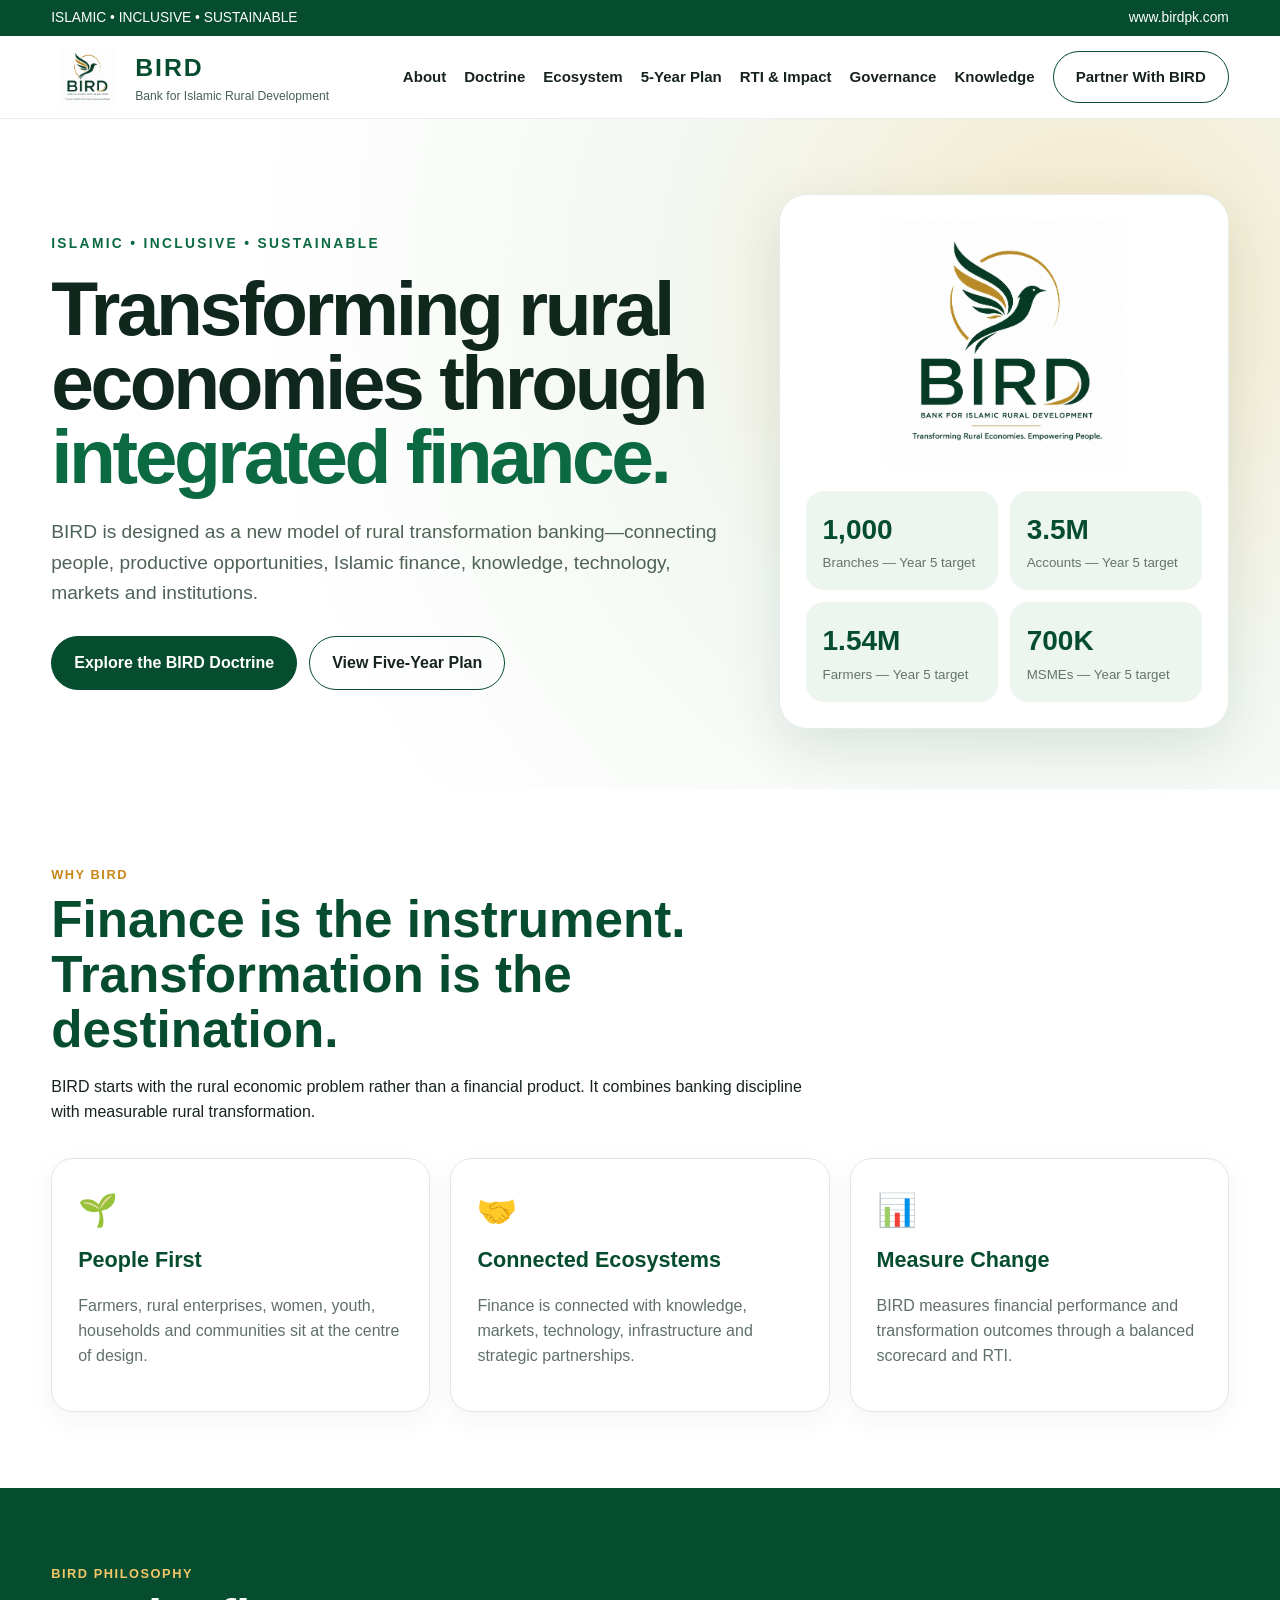
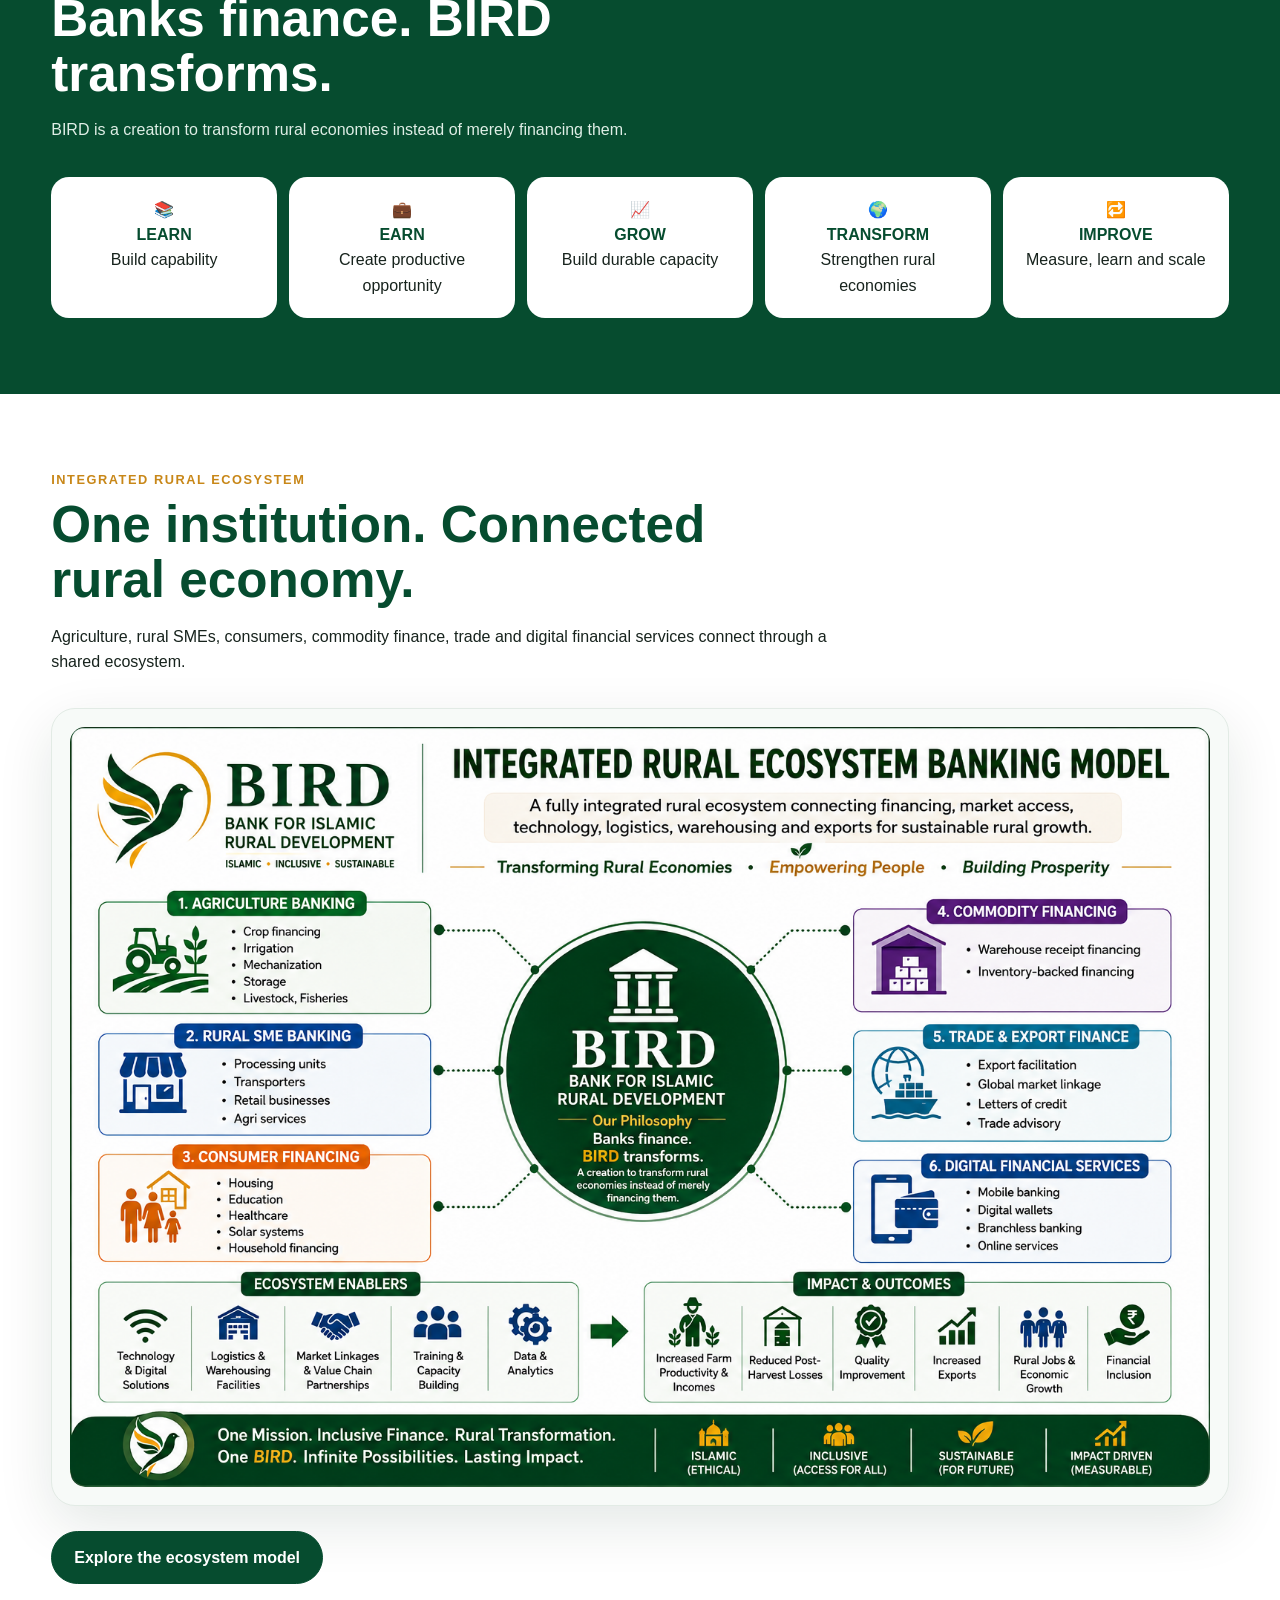
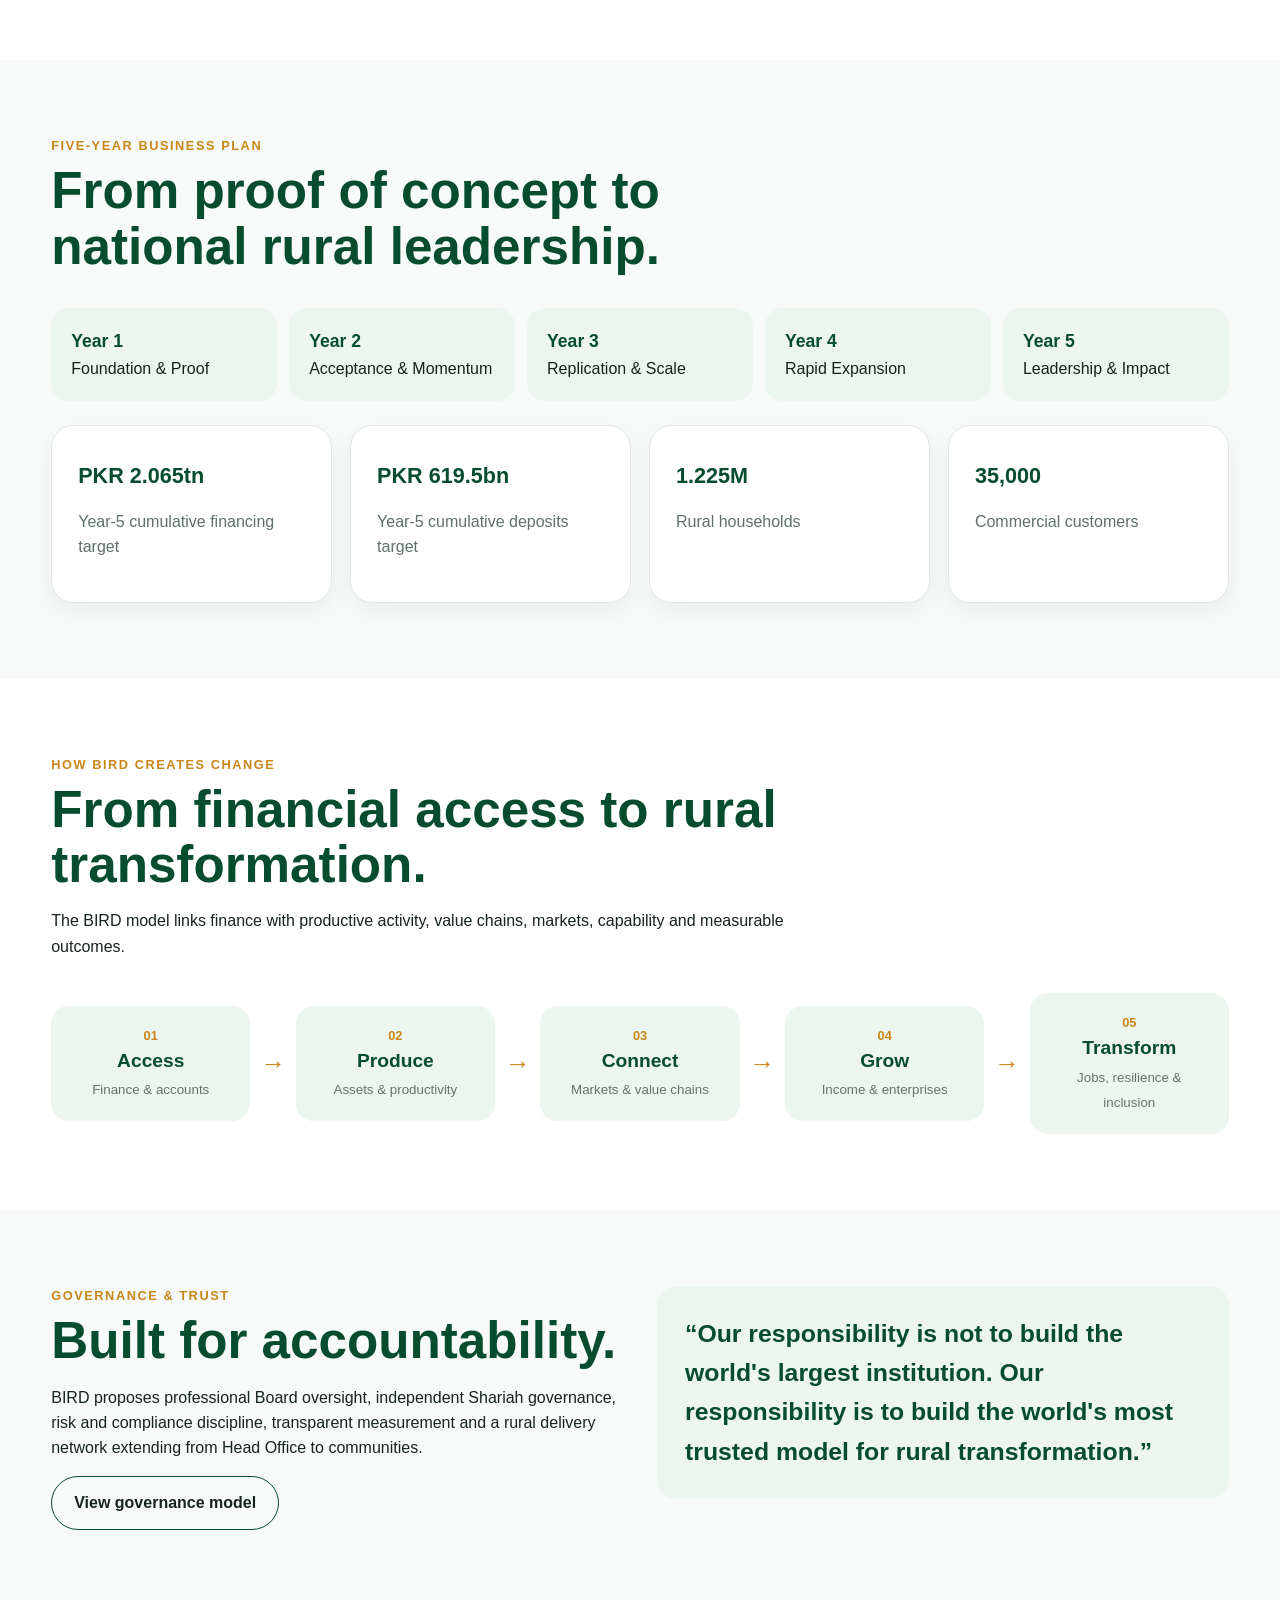
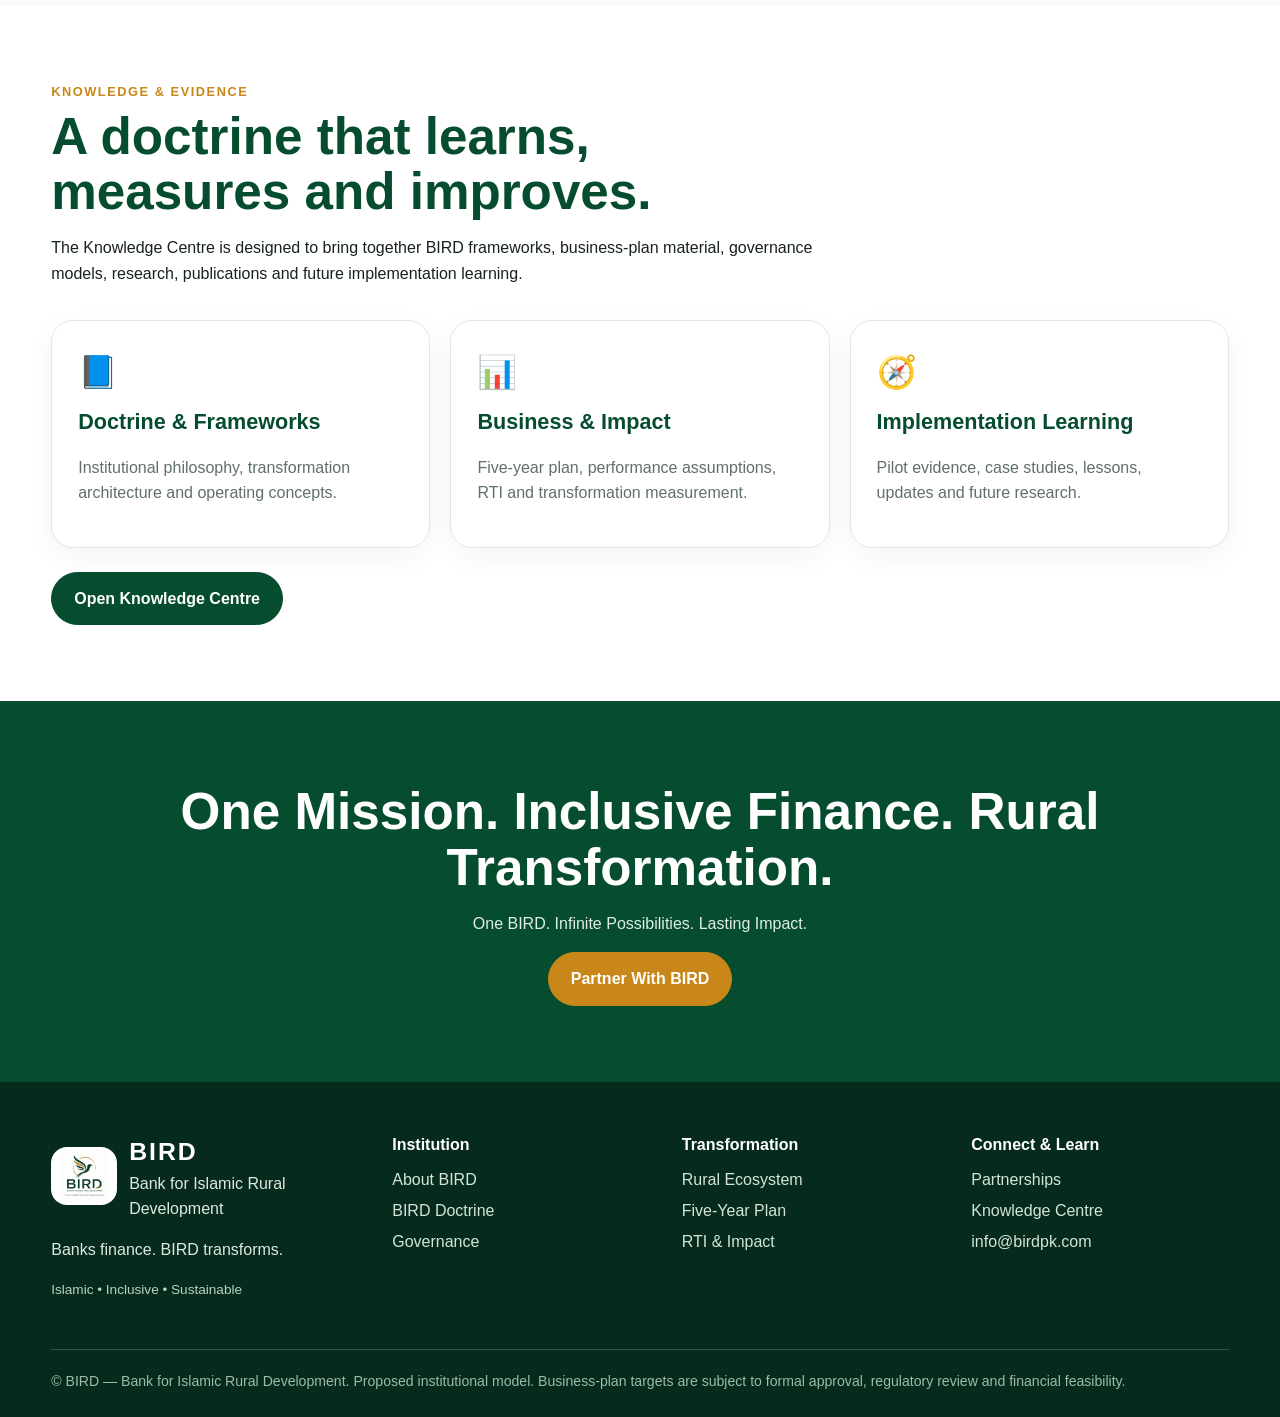
==== commit 588d8874: "Add files via upload" ====
--- a/index.html
+++ b/index.html
@@ -4,11 +4,12 @@
 <div class="topbar"><div class="container"><span>ISLAMIC • INCLUSIVE • SUSTAINABLE</span><span>www.birdpk.com</span></div></div>
 <header><div class="container nav">
 <a class="brand" href="index.html"><img src="assets/bird-logo.png" alt="BIRD logo"><div><div class="brand-title">BIRD</div><div class="brand-sub">Bank for Islamic Rural Development</div></div></a>
-<nav>
+<nav id="mainNav">
 <a href="about.html">About</a><a href="doctrine.html">Doctrine</a><a href="ecosystem.html">Ecosystem</a>
 <a href="five-year-plan.html">5-Year Plan</a><a href="impact.html">RTI & Impact</a><a href="governance.html">Governance</a>
+<a href="knowledge.html">Knowledge</a>
 <a class="btn" href="partnerships.html">Partner With BIRD</a>
-</nav><div class="mobile-toggle">MENU</div></div></header>
+</nav><button class="mobile-toggle" aria-label="Open menu" aria-expanded="false">MENU</button></div></header>
 
 <main>
 <section class="hero"><div class="container hero-grid">
@@ -40,7 +41,20 @@
 <div class="grid-4" style="margin-top:24px"><div class="card"><h3>PKR 2.065tn</h3><p>Year-5 cumulative financing target</p></div><div class="card"><h3>PKR 619.5bn</h3><p>Year-5 cumulative deposits target</p></div><div class="card"><h3>1.225M</h3><p>Rural households</p></div><div class="card"><h3>35,000</h3><p>Commercial customers</p></div></div>
 </div></section>
 
-<section><div class="container"><div class="two-col"><div><div class="eyebrow">Governance & Trust</div><h2>Built for accountability.</h2><p>BIRD proposes professional Board oversight, independent Shariah governance, risk and compliance discipline, transparent measurement and a rural delivery network extending from Head Office to communities.</p><a class="btn" href="governance.html">View governance model</a></div><div class="quote">“Our responsibility is not to build the world's largest institution. Our responsibility is to build the world's most trusted model for rural transformation.”</div></div></div></section>
+<section><div class="container"><div class="section-head"><div class="eyebrow">How BIRD Creates Change</div><h2>From financial access to rural transformation.</h2><p>The BIRD model links finance with productive activity, value chains, markets, capability and measurable outcomes.</p></div>
+<div class="transformation-strip">
+<div><span>01</span><strong>Access</strong><small>Finance & accounts</small></div><b>→</b>
+<div><span>02</span><strong>Produce</strong><small>Assets & productivity</small></div><b>→</b>
+<div><span>03</span><strong>Connect</strong><small>Markets & value chains</small></div><b>→</b>
+<div><span>04</span><strong>Grow</strong><small>Income & enterprises</small></div><b>→</b>
+<div><span>05</span><strong>Transform</strong><small>Jobs, resilience & inclusion</small></div>
+</div></div></section>
+
+<section class="soft-section"><div class="container"><div class="two-col"><div><div class="eyebrow">Governance & Trust</div><h2>Built for accountability.</h2><p>BIRD proposes professional Board oversight, independent Shariah governance, risk and compliance discipline, transparent measurement and a rural delivery network extending from Head Office to communities.</p><a class="btn" href="governance.html">View governance model</a></div><div class="quote">“Our responsibility is not to build the world's largest institution. Our responsibility is to build the world's most trusted model for rural transformation.”</div></div></div></section>
+
+<section><div class="container"><div class="section-head"><div class="eyebrow">Knowledge & Evidence</div><h2>A doctrine that learns, measures and improves.</h2><p>The Knowledge Centre is designed to bring together BIRD frameworks, business-plan material, governance models, research, publications and future implementation learning.</p></div>
+<div class="grid-3"><div class="card"><div class="icon">📘</div><h3>Doctrine & Frameworks</h3><p>Institutional philosophy, transformation architecture and operating concepts.</p></div><div class="card"><div class="icon">📊</div><h3>Business & Impact</h3><p>Five-year plan, performance assumptions, RTI and transformation measurement.</p></div><div class="card"><div class="icon">🧭</div><h3>Implementation Learning</h3><p>Pilot evidence, case studies, lessons, updates and future research.</p></div></div>
+<div style="margin-top:24px"><a class="btn primary" href="knowledge.html">Open Knowledge Centre</a></div></div></section>
 
 <section class="band"><div class="container" style="text-align:center"><h2>One Mission. Inclusive Finance. Rural Transformation.</h2><p>One BIRD. Infinite Possibilities. Lasting Impact.</p><a class="btn gold" href="partnerships.html">Partner With BIRD</a></div></section>
 </main>
@@ -48,10 +62,10 @@
 <footer><div class="container">
 <div class="footer-grid">
 <div><div class="brand"><img src="assets/bird-logo.png" alt="BIRD logo"><div><div class="brand-title" style="color:white">BIRD</div><div>Bank for Islamic Rural Development</div></div></div>
-<p>Banks finance. BIRD transforms.</p></div>
+<p>Banks finance. BIRD transforms.</p><p class="footer-note">Islamic • Inclusive • Sustainable</p></div>
 <div><h4>Institution</h4><a href="about.html">About BIRD</a><a href="doctrine.html">BIRD Doctrine</a><a href="governance.html">Governance</a></div>
 <div><h4>Transformation</h4><a href="ecosystem.html">Rural Ecosystem</a><a href="five-year-plan.html">Five-Year Plan</a><a href="impact.html">RTI & Impact</a></div>
-<div><h4>Connect</h4><a href="partnerships.html">Partnerships</a><a href="mailto:info@birdpk.com">info@birdpk.com</a><a href="#">Pakistan</a></div>
+<div><h4>Connect & Learn</h4><a href="partnerships.html">Partnerships</a><a href="knowledge.html">Knowledge Centre</a><a href="mailto:info@birdpk.com">info@birdpk.com</a></div>
 </div><div class="copyright">© BIRD — Bank for Islamic Rural Development. Proposed institutional model. Business-plan targets are subject to formal approval, regulatory review and financial feasibility.</div>
 </div></footer>
 <script src="script.js"></script>
--- a/styles.css
+++ b/styles.css
@@ -81,3 +81,41 @@
   .grid-3,.grid-4,.pillars,.stats,.footer-grid{grid-template-columns:1fr}
   .hero{padding-top:42px} section{padding:52px 0}
 }
+
+
+/* v3 institutional refinements */
+.soft-section{background:#f7faf8}
+.compact-band{padding:52px 0}
+.governance-grid{display:grid;grid-template-columns:repeat(3,1fr);gap:20px;margin-bottom:30px}
+.governance-card{min-height:190px}
+.governance-board{max-width:1040px;margin:0 auto}
+.governance-infra{max-width:820px;margin:30px auto 0}
+.delivery-flow{display:flex;align-items:center;justify-content:center;gap:10px;flex-wrap:wrap;margin:26px 0}
+.delivery-flow div{background:#fff;border:1px solid #dfe9e2;border-radius:16px;padding:16px 18px;text-align:center;min-width:155px;box-shadow:0 8px 22px rgba(5,45,28,.05)}
+.delivery-flow strong{display:block;color:var(--green);font-size:.88rem}
+.delivery-flow span{display:block;color:var(--muted);font-size:.78rem;margin-top:4px}
+.delivery-flow b{color:var(--gold);font-size:1.4rem}
+.transformation-strip{display:flex;align-items:center;gap:10px;flex-wrap:wrap}
+.transformation-strip>div{flex:1;min-width:145px;background:var(--pale);border-radius:18px;padding:20px;text-align:center}
+.transformation-strip span{display:block;color:var(--gold);font-weight:900;font-size:.8rem}
+.transformation-strip strong{display:block;color:var(--green);font-size:1.2rem}
+.transformation-strip small{color:var(--muted)}
+.transformation-strip>b{color:var(--gold);font-size:1.6rem}
+.contact-panel{margin-top:24px;padding:24px;border:1px solid #dce8df;border-radius:18px;background:var(--pale);display:grid;gap:5px}
+.contact-panel a{color:var(--green);font-size:1.25rem;font-weight:900}
+.resource-card{display:flex;flex-direction:column}
+.resource-card .text-link{margin-top:auto;padding-top:14px;color:var(--green);font-weight:900}
+.footer-note{color:#b9d0c2;font-size:.85rem}
+nav{gap:18px}
+nav a{white-space:nowrap}
+.mobile-toggle{background:none;border:0;cursor:pointer;font-size:.9rem}
+@media(max-width:1050px){
+ nav{gap:12px;font-size:.86rem}
+ .btn{padding:11px 17px}
+}
+@media(max-width:900px){
+ .governance-grid{grid-template-columns:1fr}
+ #mainNav.open{display:flex;position:absolute;left:4%;right:4%;top:82px;background:#fff;flex-direction:column;align-items:stretch;padding:20px;border:1px solid #dfe8e2;border-radius:18px;box-shadow:var(--shadow)}
+ #mainNav.open a{padding:9px 5px}
+ .mobile-toggle{display:block}
+}
